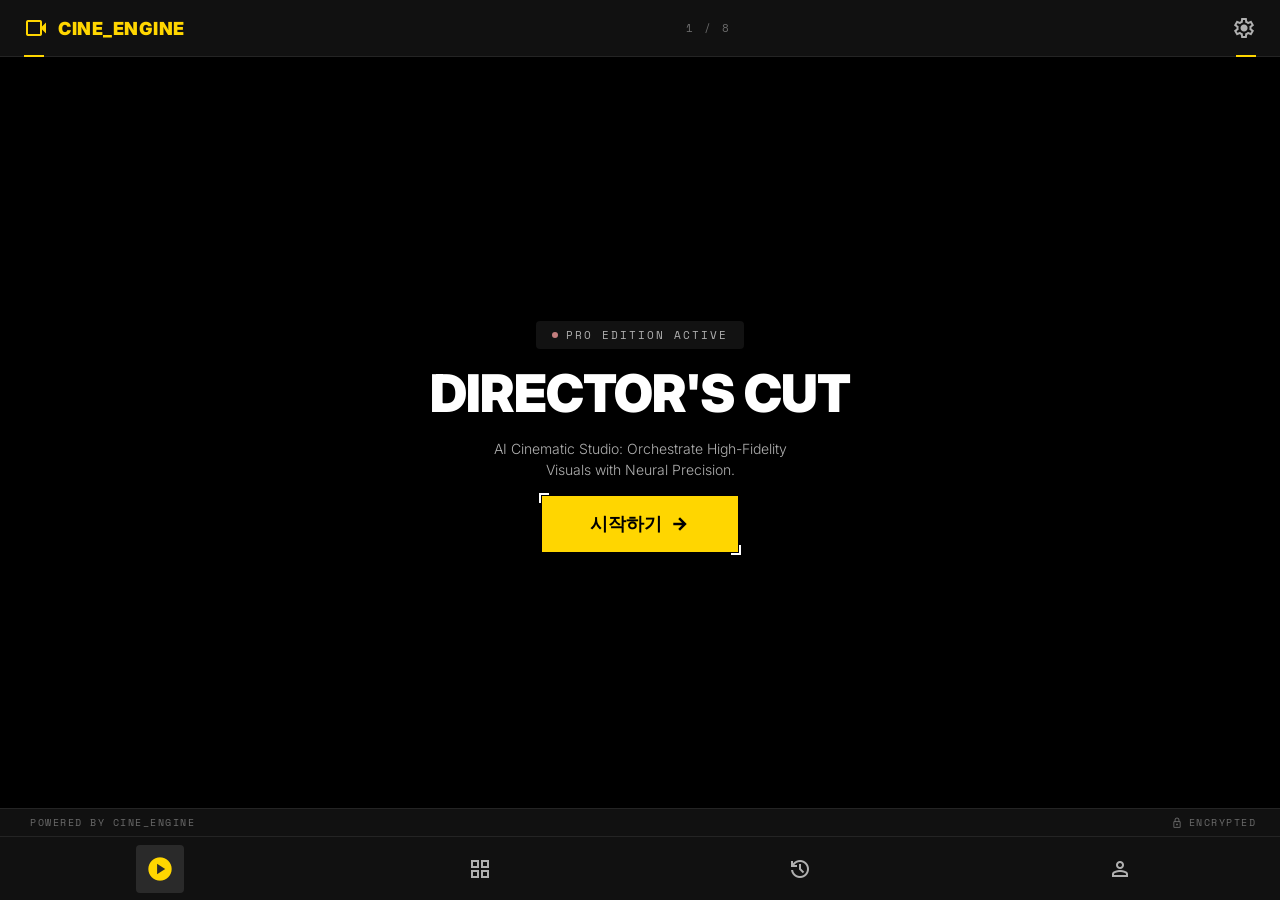
==== index.html @ 8cca9f26 "Add CINE_ENGINE 8-panel cinematic studio UI Co-Authored-By: Claude Sonnet 4.6 <noreply@anthropic.com" ====
<!DOCTYPE html>
<html lang="ko">
<head>
    <meta charset="UTF-8">
    <meta name="viewport" content="width=device-width, initial-scale=1.0">
    <title>CINE_ENGINE</title>
    <link rel="preconnect" href="https://fonts.googleapis.com">
    <link rel="preconnect" href="https://fonts.gstatic.com" crossorigin>
    <link href="https://fonts.googleapis.com/css2?family=Inter:wght@300;400;500;700;900&family=Space+Mono:wght@400;700&display=swap" rel="stylesheet">
    <link href="https://fonts.googleapis.com/css2?family=Material+Symbols+Outlined:opsz,wght,FILL,GRAD@24,400,1,0" rel="stylesheet" />
    <link rel="stylesheet" href="styles.css">
</head>
<body>
    <div class="app-container">
        <!-- Top Navigation -->
        <header class="top-nav">
            <div class="logo">
                <span class="material-symbols-outlined logo-icon">videocam</span>
                <span class="logo-text">CINE_ENGINE</span>
            </div>
            <div class="panel-counter"><span id="current-panel">1</span> / 8</div>
            <div class="settings">
                <span class="material-symbols-outlined">settings</span>
            </div>
        </header>

        <!-- Panel Wrapper -->
        <div class="panels-wrapper">

            <!-- ─── PANEL 1: INTRO ─── -->
            <section class="panel active" id="panel-1">
                <div class="panel-bg" style="background-image: url('https://images.unsplash.com/photo-1519608487953-e999c86e7455?q=80&w=1080&auto=format&fit=crop')"></div>
                <div class="panel-overlay"></div>
                <div class="panel-content center">
                    <div class="badge">
                        <span class="dot"></span>
                        <span class="badge-text">PRO EDITION ACTIVE</span>
                    </div>
                    <h1 class="main-title">DIRECTOR'S CUT</h1>
                    <p class="subtitle">AI Cinematic Studio: Orchestrate High-Fidelity Visuals with Neural Precision.</p>
                    <div class="btn-container">
                        <div class="btn-corner-tl"></div>
                        <button class="start-btn" onclick="goPanel(2)">
                            시작하기 <span class="material-symbols-outlined btn-arrow">arrow_forward</span>
                        </button>
                        <div class="btn-corner-br"></div>
                    </div>
                </div>
            </section>

            <!-- ─── PANEL 2: SIGNUP & GALLERY ─── -->
            <section class="panel" id="panel-2">
                <div class="panel-bg" style="background-image: url('https://images.unsplash.com/photo-1485846234645-a62644f84728?q=80&w=1080&auto=format&fit=crop')"></div>
                <div class="panel-overlay dark"></div>
                <div class="panel-content">
                    <div class="section-label">STEP 0</div>
                    <h2 class="panel-title">SIGNUP &amp; GALLERY</h2>
                    <p class="panel-desc">프로젝트를 시작하거나 기존 작업물을 불러오세요.</p>

                    <div class="gallery-grid">
                        <div class="gallery-card new-card" onclick="goPanel(3)">
                            <span class="material-symbols-outlined gc-icon">add_circle</span>
                            <span class="gc-label">새 프로젝트</span>
                        </div>
                        <div class="gallery-card">
                            <div class="gc-thumb" style="background:linear-gradient(135deg,#1a1a2e,#16213e)"></div>
                            <span class="gc-label">Project_01</span>
                            <span class="gc-meta">2026.04.10</span>
                        </div>
                        <div class="gallery-card">
                            <div class="gc-thumb" style="background:linear-gradient(135deg,#2d1b00,#5a3600)"></div>
                            <span class="gc-label">Project_02</span>
                            <span class="gc-meta">2026.03.28</span>
                        </div>
                        <div class="gallery-card">
                            <div class="gc-thumb" style="background:linear-gradient(135deg,#0a1628,#1a3a5c)"></div>
                            <span class="gc-label">Project_03</span>
                            <span class="gc-meta">2026.03.15</span>
                        </div>
                    </div>

                    <div class="input-row">
                        <input class="ce-input" type="text" placeholder="프로젝트명 입력..." />
                        <button class="next-btn" onclick="goPanel(3)">
                            <span class="material-symbols-outlined">arrow_forward</span>
                        </button>
                    </div>
                </div>
            </section>

            <!-- ─── PANEL 3: 시나리오 설계 ─── -->
            <section class="panel" id="panel-3">
                <div class="panel-bg dark-plain"></div>
                <div class="panel-content">
                    <div class="section-label">STEP 1</div>
                    <h2 class="panel-title">시나리오 설계</h2>
                    <p class="panel-desc">영상의 주제와 구조를 정의합니다.</p>

                    <div class="form-group">
                        <label class="ce-label">장르</label>
                        <div class="chip-group">
                            <div class="chip active">시네마틱</div>
                            <div class="chip">다큐멘터리</div>
                            <div class="chip">뮤직비디오</div>
                            <div class="chip">광고</div>
                        </div>
                    </div>

                    <div class="form-group">
                        <label class="ce-label">주제 / 컨셉</label>
                        <textarea class="ce-textarea" rows="3" placeholder="영상의 핵심 메시지와 분위기를 입력하세요..."></textarea>
                    </div>

                    <div class="form-group">
                        <label class="ce-label">목표 러닝타임</label>
                        <div class="slider-row">
                            <input type="range" class="ce-slider" min="30" max="600" value="120" id="runtime-slider" oninput="document.getElementById('runtime-val').textContent=this.value+'s'">
                            <span class="slider-val" id="runtime-val">120s</span>
                        </div>
                    </div>

                    <div class="form-group">
                        <label class="ce-label">씬 구성</label>
                        <div class="scene-list">
                            <div class="scene-item"><span class="scene-num">01</span><input class="ce-input-sm" type="text" placeholder="오프닝 씬" /></div>
                            <div class="scene-item"><span class="scene-num">02</span><input class="ce-input-sm" type="text" placeholder="메인 씬" /></div>
                            <div class="scene-item"><span class="scene-num">03</span><input class="ce-input-sm" type="text" placeholder="클로징 씬" /></div>
                        </div>
                    </div>

                    <button class="full-btn" onclick="goPanel(4)">다음 단계 <span class="material-symbols-outlined">arrow_forward</span></button>
                </div>
            </section>

            <!-- ─── PANEL 4: 디렉터스 컷 최적화 ─── -->
            <section class="panel" id="panel-4">
                <div class="panel-bg" style="background-image: url('https://images.unsplash.com/photo-1535016120720-40c646be5580?q=80&w=1080&auto=format&fit=crop')"></div>
                <div class="panel-overlay dark"></div>
                <div class="panel-content">
                    <div class="section-label">STEP 2</div>
                    <h2 class="panel-title">디렉터스 컷<br><span class="yellow">최적화</span></h2>
                    <p class="panel-desc">AI 엔진이 컷 타이밍과 구성을 최적화합니다.</p>

                    <div class="ai-card">
                        <div class="ai-card-header">
                            <span class="material-symbols-outlined ai-icon">auto_awesome</span>
                            <span>AI 분석 완료</span>
                            <span class="ai-badge">NEURAL v2</span>
                        </div>
                        <div class="ai-metrics">
                            <div class="metric"><span class="metric-val">94<small>%</small></span><span class="metric-label">임팩트 스코어</span></div>
                            <div class="metric"><span class="metric-val">87<small>%</small></span><span class="metric-label">리듬 정합도</span></div>
                            <div class="metric"><span class="metric-val">4.2<small>s</small></span><span class="metric-label">평균 컷 길이</span></div>
                        </div>
                    </div>

                    <div class="form-group">
                        <label class="ce-label">컷 강도</label>
                        <div class="slider-row">
                            <input type="range" class="ce-slider" min="1" max="10" value="7" id="cut-slider" oninput="document.getElementById('cut-val').textContent=this.value">
                            <span class="slider-val" id="cut-val">7</span>
                        </div>
                    </div>

                    <div class="form-group">
                        <label class="ce-label">트랜지션 스타일</label>
                        <div class="chip-group">
                            <div class="chip active">하드 컷</div>
                            <div class="chip">디졸브</div>
                            <div class="chip">스매쉬 컷</div>
                            <div class="chip">매치 컷</div>
                        </div>
                    </div>

                    <button class="full-btn" onclick="goPanel(5)">다음 단계 <span class="material-symbols-outlined">arrow_forward</span></button>
                </div>
            </section>

            <!-- ─── PANEL 5: 광학 및 리그 ─── -->
            <section class="panel" id="panel-5">
                <div class="panel-bg dark-plain"></div>
                <div class="panel-content">
                    <div class="section-label">STEP 3</div>
                    <h2 class="panel-title">광학 및 <span class="yellow">리그</span></h2>
                    <p class="panel-desc">카메라 렌즈와 리그 설정으로 시각적 언어를 결정합니다.</p>

                    <div class="spec-grid">
                        <div class="spec-card">
                            <span class="material-symbols-outlined spec-icon">camera</span>
                            <span class="spec-title">렌즈</span>
                            <div class="chip-group small">
                                <div class="chip active">24mm</div>
                                <div class="chip">35mm</div>
                                <div class="chip">50mm</div>
                                <div class="chip">85mm</div>
                            </div>
                        </div>
                        <div class="spec-card">
                            <span class="material-symbols-outlined spec-icon">aperture</span>
                            <span class="spec-title">조리개</span>
                            <div class="slider-row">
                                <input type="range" class="ce-slider" min="1" max="22" value="2" step="0.5" id="aperture-slider" oninput="document.getElementById('aperture-val').textContent='f/'+this.value">
                                <span class="slider-val" id="aperture-val">f/2</span>
                            </div>
                        </div>
                        <div class="spec-card">
                            <span class="material-symbols-outlined spec-icon">videocam</span>
                            <span class="spec-title">리그 타입</span>
                            <div class="chip-group small">
                                <div class="chip active">핸드헬드</div>
                                <div class="chip">짐벌</div>
                                <div class="chip">슬라이더</div>
                                <div class="chip">드론</div>
                            </div>
                        </div>
                        <div class="spec-card">
                            <span class="material-symbols-outlined spec-icon">shutter_speed</span>
                            <span class="spec-title">셔터 각도</span>
                            <div class="chip-group small">
                                <div class="chip">90°</div>
                                <div class="chip active">180°</div>
                                <div class="chip">270°</div>
                                <div class="chip">360°</div>
                            </div>
                        </div>
                    </div>

                    <button class="full-btn" onclick="goPanel(6)">다음 단계 <span class="material-symbols-outlined">arrow_forward</span></button>
                </div>
            </section>

            <!-- ─── PANEL 6: 무드 및 조명 ─── -->
            <section class="panel" id="panel-6">
                <div class="panel-bg" style="background-image: url('https://images.unsplash.com/photo-1489599849927-2ee91cede3ba?q=80&w=1080&auto=format&fit=crop')"></div>
                <div class="panel-overlay dark"></div>
                <div class="panel-content">
                    <div class="section-label">STEP 4</div>
                    <h2 class="panel-title">무드 및 <span class="yellow">조명</span></h2>
                    <p class="panel-desc">감성적 톤과 조명 방식을 설정합니다.</p>

                    <div class="mood-grid">
                        <div class="mood-card active" style="--mc:linear-gradient(135deg,#1a0a00,#5a2800)">
                            <span class="mood-name">GOLDEN HOUR</span>
                        </div>
                        <div class="mood-card" style="--mc:linear-gradient(135deg,#000d1a,#002040)">
                            <span class="mood-name">NIGHT NOIR</span>
                        </div>
                        <div class="mood-card" style="--mc:linear-gradient(135deg,#0a0a0a,#2a2a2a)">
                            <span class="mood-name">MONOCHROME</span>
                        </div>
                        <div class="mood-card" style="--mc:linear-gradient(135deg,#001a10,#004030)">
                            <span class="mood-name">EMERALD</span>
                        </div>
                    </div>

                    <div class="form-group">
                        <label class="ce-label">조명 강도</label>
                        <div class="slider-row">
                            <input type="range" class="ce-slider" min="0" max="100" value="65" id="light-slider" oninput="document.getElementById('light-val').textContent=this.value+'%'">
                            <span class="slider-val" id="light-val">65%</span>
                        </div>
                    </div>

                    <div class="form-group">
                        <label class="ce-label">광원 설정</label>
                        <div class="chip-group">
                            <div class="chip active">Key Light</div>
                            <div class="chip">Fill Light</div>
                            <div class="chip">Back Light</div>
                            <div class="chip">Practical</div>
                        </div>
                    </div>

                    <button class="full-btn" onclick="goPanel(7)">다음 단계 <span class="material-symbols-outlined">arrow_forward</span></button>
                </div>
            </section>

            <!-- ─── PANEL 7: 프로세스 색변환 ─── -->
            <section class="panel" id="panel-7">
                <div class="panel-bg dark-plain"></div>
                <div class="panel-content">
                    <div class="section-label">STEP 5</div>
                    <h2 class="panel-title">프로세스 <span class="yellow">색변환</span></h2>
                    <p class="panel-desc">LUT과 색보정으로 최종 시각 톤을 완성합니다.</p>

                    <div class="lut-grid">
                        <div class="lut-card active" style="--lc:linear-gradient(135deg,#2d1f00,#8a5a00,#ffd600)">
                            <span class="lut-name">FILM GOLD</span>
                        </div>
                        <div class="lut-card" style="--lc:linear-gradient(135deg,#001020,#003060,#4090c0)">
                            <span class="lut-name">CINEMATIC BLUE</span>
                        </div>
                        <div class="lut-card" style="--lc:linear-gradient(135deg,#1a0010,#500030,#c00060)">
                            <span class="lut-name">NEON CRIMSON</span>
                        </div>
                        <div class="lut-card" style="--lc:linear-gradient(135deg,#0a0a0a,#1a1a1a,#3a3a3a)">
                            <span class="lut-name">SILVER NOIR</span>
                        </div>
                    </div>

                    <div class="color-controls">
                        <div class="cc-row">
                            <span class="cc-label">노출</span>
                            <input type="range" class="ce-slider cc-slider" min="-5" max="5" value="0" step="0.1">
                            <span class="cc-val">0</span>
                        </div>
                        <div class="cc-row">
                            <span class="cc-label">대비</span>
                            <input type="range" class="ce-slider cc-slider" min="-100" max="100" value="20" step="1">
                            <span class="cc-val">20</span>
                        </div>
                        <div class="cc-row">
                            <span class="cc-label">채도</span>
                            <input type="range" class="ce-slider cc-slider" min="-100" max="100" value="15" step="1">
                            <span class="cc-val">15</span>
                        </div>
                        <div class="cc-row">
                            <span class="cc-label">색온도</span>
                            <input type="range" class="ce-slider cc-slider" min="2000" max="10000" value="5500" step="100">
                            <span class="cc-val">5500K</span>
                        </div>
                    </div>

                    <button class="full-btn" onclick="goPanel(8)">최종 출력 <span class="material-symbols-outlined">arrow_forward</span></button>
                </div>
            </section>

            <!-- ─── PANEL 8: 영상 출력 ─── -->
            <section class="panel" id="panel-8">
                <div class="panel-bg" style="background-image: url('https://images.unsplash.com/photo-1536440136628-849c177e76a1?q=80&w=1080&auto=format&fit=crop')"></div>
                <div class="panel-overlay dark"></div>
                <div class="panel-content center">
                    <div class="badge">
                        <span class="dot green"></span>
                        <span class="badge-text">RENDER READY</span>
                    </div>
                    <h2 class="main-title" style="font-size:40px">영상 출력</h2>
                    <p class="subtitle">모든 설정이 완료되었습니다. 렌더링을 시작하세요.</p>

                    <div class="export-specs">
                        <div class="es-row"><span class="es-label">해상도</span>
                            <div class="chip-group">
                                <div class="chip">1080p</div>
                                <div class="chip active">4K</div>
                                <div class="chip">8K</div>
                            </div>
                        </div>
                        <div class="es-row"><span class="es-label">포맷</span>
                            <div class="chip-group">
                                <div class="chip active">H.264</div>
                                <div class="chip">H.265</div>
                                <div class="chip">ProRes</div>
                            </div>
                        </div>
                        <div class="es-row"><span class="es-label">프레임레이트</span>
                            <div class="chip-group">
                                <div class="chip">24fps</div>
                                <div class="chip active">30fps</div>
                                <div class="chip">60fps</div>
                            </div>
                        </div>
                    </div>

                    <div class="btn-container" style="margin-top:24px">
                        <div class="btn-corner-tl"></div>
                        <button class="start-btn" id="render-btn" onclick="startRender()">
                            렌더링 시작 <span class="material-symbols-outlined btn-arrow">play_arrow</span>
                        </button>
                        <div class="btn-corner-br"></div>
                    </div>

                    <div class="render-progress hidden" id="render-progress">
                        <div class="progress-bar-bg">
                            <div class="progress-bar-fill" id="progress-fill"></div>
                        </div>
                        <span class="progress-label" id="progress-label">0%</span>
                    </div>
                </div>
            </section>

        </div>
        <!-- /panels-wrapper -->

        <!-- Bottom Status -->
        <div class="status-bar">
            <div class="status-left">
                <span class="status-icon"></span> POWERED BY CINE_ENGINE
            </div>
            <div class="status-right">
                <span class="material-symbols-outlined lock-icon">lock</span> ENCRYPTED
            </div>
        </div>

        <!-- Bottom Navigation -->
        <nav class="bottom-nav">
            <div class="nav-item active" onclick="goPanel(1)">
                <span class="material-symbols-outlined play-fill">play_circle</span>
            </div>
            <div class="nav-item" onclick="goPanel(2)">
                <span class="material-symbols-outlined">grid_view</span>
            </div>
            <div class="nav-item" onclick="goPanel(3)">
                <span class="material-symbols-outlined">history</span>
            </div>
            <div class="nav-item" onclick="goPanel(4)">
                <span class="material-symbols-outlined">person</span>
            </div>
        </nav>
    </div>

    <script src="script.js"></script>
</body>
</html>
---- styles.css ----
:root {
    --primary-yellow: #FFD600;
    --text-white: #FFFFFF;
    --text-grey: #B0B0B0;
    --text-dark-grey: #6B6B6B;
    --nav-bg: #111111;
    --badge-bg: rgba(30, 30, 30, 0.6);
    --badge-dot: #C27D7D;
    --card-bg: rgba(255,255,255,0.04);
    --border: rgba(255,255,255,0.08);
}

* { margin: 0; padding: 0; box-sizing: border-box; }

body {
    font-family: 'Inter', sans-serif;
    background-color: #000;
    color: var(--text-white);
    height: 100vh;
    overflow: hidden;
    -webkit-font-smoothing: antialiased;
}

.app-container {
    display: flex;
    flex-direction: column;
    height: 100vh;
    width: 100vw;
}

/* ── Top Nav ── */
.top-nav {
    display: flex;
    justify-content: space-between;
    align-items: center;
    padding: 16px 24px;
    background-color: var(--nav-bg);
    border-bottom: 1px solid var(--border);
    position: relative;
    flex-shrink: 0;
}
.top-nav::before, .top-nav::after {
    content: '';
    position: absolute;
    bottom: -1px;
    width: 20px;
    height: 2px;
    background-color: var(--primary-yellow);
}
.top-nav::before { left: 24px; }
.top-nav::after  { right: 24px; }

.logo { display: flex; align-items: center; gap: 10px; }
.logo-icon  { color: var(--primary-yellow); font-size: 24px; }
.logo-text  { color: var(--primary-yellow); font-size: 18px; font-weight: 900; letter-spacing: 0.5px; }
.settings   { color: var(--text-grey); cursor: pointer; display: flex; align-items: center; }

.panel-counter {
    font-family: 'Space Mono', monospace;
    font-size: 11px;
    color: var(--text-dark-grey);
    letter-spacing: 2px;
}

/* ── Panels Wrapper ── */
.panels-wrapper {
    flex: 1;
    position: relative;
    overflow: hidden;
}

.panel {
    position: absolute;
    inset: 0;
    display: flex;
    flex-direction: column;
    opacity: 0;
    pointer-events: none;
    transform: translateX(40px);
    transition: opacity 0.4s ease, transform 0.4s ease;
    overflow-y: auto;
}
.panel.active {
    opacity: 1;
    pointer-events: all;
    transform: translateX(0);
}
.panel.exit {
    opacity: 0;
    transform: translateX(-40px);
}

/* ── Panel Backgrounds ── */
.panel-bg {
    position: absolute;
    inset: 0;
    background-size: cover;
    background-position: center;
    z-index: 0;
}
.panel-bg.dark-plain { background: #0a0a0a; }
.panel-overlay {
    position: absolute;
    inset: 0;
    background: linear-gradient(to bottom, rgba(0,0,0,0.6) 0%, rgba(0,0,0,0.35) 40%, rgba(0,0,0,0.8) 100%);
    z-index: 1;
}
.panel-overlay.dark {
    background: linear-gradient(to bottom, rgba(0,0,0,0.75) 0%, rgba(0,0,0,0.6) 40%, rgba(0,0,0,0.9) 100%);
}

/* ── Panel Content ── */
.panel-content {
    position: relative;
    z-index: 2;
    padding: 24px 24px 16px;
    display: flex;
    flex-direction: column;
    gap: 16px;
    width: 100%;
    min-height: 100%;
}
.panel-content.center {
    justify-content: center;
    align-items: center;
    text-align: center;
    min-height: 100%;
}

.section-label {
    font-family: 'Space Mono', monospace;
    font-size: 10px;
    letter-spacing: 3px;
    color: var(--primary-yellow);
}

.panel-title {
    font-size: 28px;
    font-weight: 900;
    line-height: 1.15;
    letter-spacing: -0.5px;
}

.yellow { color: var(--primary-yellow); }

.panel-desc {
    font-size: 13px;
    color: var(--text-grey);
    line-height: 1.5;
}

/* ── Badge ── */
.badge {
    display: flex;
    align-items: center;
    gap: 8px;
    background-color: var(--badge-bg);
    padding: 6px 16px;
    border-radius: 4px;
    backdrop-filter: blur(4px);
}
.dot { width: 6px; height: 6px; background-color: var(--badge-dot); border-radius: 50%; }
.dot.green { background-color: #4CAF50; }
.badge-text { font-family: 'Space Mono', monospace; font-size: 11px; letter-spacing: 2px; color: var(--text-grey); }

/* ── Main Title ── */
.main-title {
    font-size: 52px;
    font-weight: 900;
    letter-spacing: -1px;
    line-height: 1.1;
    text-transform: uppercase;
}
.subtitle {
    font-size: 14px;
    font-weight: 300;
    color: var(--text-grey);
    max-width: 300px;
    line-height: 1.5;
}

/* ── Buttons ── */
.btn-container { position: relative; display: inline-block; }
.btn-corner-tl, .btn-corner-br {
    position: absolute;
    width: 10px; height: 10px;
    z-index: 10;
    pointer-events: none;
}
.btn-corner-tl { top: -3px; left: -3px; border-top: 2px solid white; border-left: 2px solid white; }
.btn-corner-br { bottom: -3px; right: -3px; border-bottom: 2px solid white; border-right: 2px solid white; }

.start-btn {
    background-color: var(--primary-yellow);
    color: #000;
    border: none;
    padding: 16px 48px;
    font-size: 18px;
    font-weight: 700;
    font-family: 'Inter', sans-serif;
    cursor: pointer;
    display: flex;
    align-items: center;
    justify-content: center;
    gap: 8px;
    transition: transform 0.2s ease, background-color 0.2s ease;
}
.start-btn:hover { background-color: #FFDF33; transform: scale(1.02); }
.start-btn:active { transform: scale(0.98); }
.btn-arrow { font-size: 20px; font-weight: 700; }

.full-btn {
    width: 100%;
    background-color: var(--primary-yellow);
    color: #000;
    border: none;
    padding: 14px 24px;
    font-size: 15px;
    font-weight: 700;
    font-family: 'Inter', sans-serif;
    cursor: pointer;
    display: flex;
    align-items: center;
    justify-content: center;
    gap: 8px;
    border-radius: 2px;
    transition: background-color 0.2s, transform 0.15s;
    margin-top: auto;
}
.full-btn:hover { background-color: #FFDF33; transform: scale(1.01); }

.next-btn {
    background-color: var(--primary-yellow);
    color: #000;
    border: none;
    width: 44px;
    height: 44px;
    display: flex;
    align-items: center;
    justify-content: center;
    cursor: pointer;
    flex-shrink: 0;
    border-radius: 2px;
}

/* ── Inputs ── */
.ce-input {
    flex: 1;
    background: var(--card-bg);
    border: 1px solid var(--border);
    color: var(--text-white);
    padding: 10px 14px;
    font-family: 'Inter', sans-serif;
    font-size: 14px;
    outline: none;
    border-radius: 2px;
}
.ce-input:focus { border-color: var(--primary-yellow); }

.ce-input-sm {
    flex: 1;
    background: transparent;
    border: none;
    border-bottom: 1px solid var(--border);
    color: var(--text-white);
    padding: 6px 8px;
    font-family: 'Inter', sans-serif;
    font-size: 13px;
    outline: none;
}
.ce-input-sm:focus { border-bottom-color: var(--primary-yellow); }

.ce-textarea {
    width: 100%;
    background: var(--card-bg);
    border: 1px solid var(--border);
    color: var(--text-white);
    padding: 10px 14px;
    font-family: 'Inter', sans-serif;
    font-size: 13px;
    outline: none;
    resize: none;
    border-radius: 2px;
    line-height: 1.5;
}
.ce-textarea:focus { border-color: var(--primary-yellow); }

.input-row { display: flex; gap: 8px; align-items: center; }

/* ── Slider ── */
.ce-slider {
    -webkit-appearance: none;
    flex: 1;
    height: 2px;
    background: var(--border);
    outline: none;
    border-radius: 1px;
}
.ce-slider::-webkit-slider-thumb {
    -webkit-appearance: none;
    width: 14px;
    height: 14px;
    background: var(--primary-yellow);
    border-radius: 50%;
    cursor: pointer;
}
.slider-row { display: flex; align-items: center; gap: 12px; }
.slider-val {
    font-family: 'Space Mono', monospace;
    font-size: 11px;
    color: var(--primary-yellow);
    min-width: 40px;
    text-align: right;
}

/* ── Chips ── */
.chip-group { display: flex; flex-wrap: wrap; gap: 8px; }
.chip-group.small .chip { font-size: 11px; padding: 4px 10px; }
.chip {
    background: var(--card-bg);
    border: 1px solid var(--border);
    color: var(--text-grey);
    padding: 6px 14px;
    font-size: 12px;
    font-family: 'Space Mono', monospace;
    letter-spacing: 0.5px;
    cursor: pointer;
    border-radius: 2px;
    transition: all 0.15s;
}
.chip:hover { border-color: rgba(255,214,0,0.4); color: var(--text-white); }
.chip.active { background: rgba(255,214,0,0.12); border-color: var(--primary-yellow); color: var(--primary-yellow); }

/* ── Form Groups ── */
.form-group { display: flex; flex-direction: column; gap: 8px; }
.ce-label { font-family: 'Space Mono', monospace; font-size: 10px; letter-spacing: 2px; color: var(--text-dark-grey); }

/* ── Gallery ── */
.gallery-grid {
    display: grid;
    grid-template-columns: 1fr 1fr;
    gap: 10px;
}
.gallery-card {
    background: var(--card-bg);
    border: 1px solid var(--border);
    border-radius: 4px;
    padding: 12px;
    display: flex;
    flex-direction: column;
    align-items: center;
    gap: 6px;
    cursor: pointer;
    transition: border-color 0.2s;
}
.gallery-card:hover { border-color: rgba(255,214,0,0.4); }
.gallery-card.new-card { border-style: dashed; border-color: rgba(255,214,0,0.3); }
.gc-icon { font-size: 28px; color: var(--primary-yellow); }
.gc-thumb { width: 100%; height: 48px; border-radius: 2px; }
.gc-label { font-size: 12px; font-weight: 600; }
.gc-meta { font-family: 'Space Mono', monospace; font-size: 9px; color: var(--text-dark-grey); }

/* ── Scene List ── */
.scene-list { display: flex; flex-direction: column; gap: 8px; }
.scene-item { display: flex; align-items: center; gap: 10px; }
.scene-num { font-family: 'Space Mono', monospace; font-size: 11px; color: var(--primary-yellow); min-width: 24px; }

/* ── AI Card ── */
.ai-card {
    background: var(--card-bg);
    border: 1px solid rgba(255,214,0,0.2);
    border-radius: 4px;
    padding: 16px;
}
.ai-card-header {
    display: flex;
    align-items: center;
    gap: 8px;
    margin-bottom: 16px;
    font-size: 13px;
    font-weight: 600;
}
.ai-icon { color: var(--primary-yellow); font-size: 18px; }
.ai-badge {
    margin-left: auto;
    background: rgba(255,214,0,0.12);
    border: 1px solid rgba(255,214,0,0.3);
    color: var(--primary-yellow);
    font-family: 'Space Mono', monospace;
    font-size: 9px;
    padding: 2px 8px;
    border-radius: 2px;
    letter-spacing: 1px;
}
.ai-metrics { display: flex; justify-content: space-around; }
.metric { display: flex; flex-direction: column; align-items: center; gap: 4px; }
.metric-val { font-size: 26px; font-weight: 900; color: var(--primary-yellow); line-height: 1; }
.metric-val small { font-size: 13px; }
.metric-label { font-family: 'Space Mono', monospace; font-size: 9px; color: var(--text-dark-grey); letter-spacing: 1px; text-align: center; }

/* ── Spec Grid ── */
.spec-grid { display: grid; grid-template-columns: 1fr 1fr; gap: 10px; }
.spec-card {
    background: var(--card-bg);
    border: 1px solid var(--border);
    border-radius: 4px;
    padding: 12px;
    display: flex;
    flex-direction: column;
    gap: 8px;
}
.spec-icon { color: var(--primary-yellow); font-size: 20px; }
.spec-title { font-size: 11px; font-weight: 700; letter-spacing: 1px; text-transform: uppercase; }

/* ── Mood Grid ── */
.mood-grid { display: grid; grid-template-columns: 1fr 1fr; gap: 8px; }
.mood-card {
    background: var(--mc, #111);
    border: 2px solid transparent;
    border-radius: 4px;
    height: 64px;
    display: flex;
    align-items: flex-end;
    padding: 8px;
    cursor: pointer;
    transition: border-color 0.2s;
}
.mood-card.active { border-color: var(--primary-yellow); }
.mood-card:hover { border-color: rgba(255,214,0,0.4); }
.mood-name { font-family: 'Space Mono', monospace; font-size: 9px; letter-spacing: 1.5px; color: var(--text-grey); }

/* ── LUT Grid ── */
.lut-grid { display: grid; grid-template-columns: 1fr 1fr; gap: 8px; }
.lut-card {
    background: var(--lc, #111);
    border: 2px solid transparent;
    border-radius: 4px;
    height: 56px;
    display: flex;
    align-items: flex-end;
    padding: 6px 8px;
    cursor: pointer;
    transition: border-color 0.2s;
}
.lut-card.active { border-color: var(--primary-yellow); }
.lut-card:hover { border-color: rgba(255,214,0,0.4); }
.lut-name { font-family: 'Space Mono', monospace; font-size: 8px; letter-spacing: 1px; color: rgba(255,255,255,0.7); }

/* ── Color Controls ── */
.color-controls { display: flex; flex-direction: column; gap: 10px; }
.cc-row { display: flex; align-items: center; gap: 10px; }
.cc-label { font-family: 'Space Mono', monospace; font-size: 10px; color: var(--text-dark-grey); min-width: 44px; letter-spacing: 1px; }
.cc-slider { flex: 1; }
.cc-val { font-family: 'Space Mono', monospace; font-size: 10px; color: var(--primary-yellow); min-width: 42px; text-align: right; }

/* ── Export Specs ── */
.export-specs { display: flex; flex-direction: column; gap: 12px; width: 100%; max-width: 320px; }
.es-row { display: flex; align-items: center; gap: 12px; }
.es-label { font-family: 'Space Mono', monospace; font-size: 10px; color: var(--text-dark-grey); min-width: 64px; letter-spacing: 1px; }

/* ── Render Progress ── */
.render-progress { width: 100%; max-width: 280px; margin-top: 16px; display: flex; flex-direction: column; align-items: center; gap: 8px; }
.render-progress.hidden { display: none; }
.progress-bar-bg { width: 100%; height: 3px; background: var(--border); border-radius: 2px; overflow: hidden; }
.progress-bar-fill { height: 100%; width: 0%; background: var(--primary-yellow); border-radius: 2px; transition: width 0.3s ease; }
.progress-label { font-family: 'Space Mono', monospace; font-size: 11px; color: var(--primary-yellow); letter-spacing: 2px; }

/* ── Status Bar ── */
.status-bar {
    display: flex;
    justify-content: space-between;
    padding: 0 24px;
    height: 28px;
    background: var(--nav-bg);
    font-family: 'Space Mono', monospace;
    font-size: 10px;
    color: var(--text-dark-grey);
    letter-spacing: 1.5px;
    align-items: center;
    border-top: 1px solid var(--border);
    flex-shrink: 0;
}
.status-left, .status-right { display: flex; align-items: center; gap: 6px; }
.lock-icon { font-size: 12px; }

/* ── Bottom Nav ── */
.bottom-nav {
    display: flex;
    justify-content: space-around;
    align-items: center;
    background-color: var(--nav-bg);
    height: 64px;
    border-top: 1px solid var(--border);
    flex-shrink: 0;
}
.nav-item {
    display: flex;
    justify-content: center;
    align-items: center;
    width: 48px;
    height: 48px;
    color: var(--text-grey);
    cursor: pointer;
    transition: color 0.2s ease;
}
.nav-item:hover { color: var(--text-white); }
.nav-item.active { background-color: #2A2A2A; border-radius: 4px; }
.play-fill { color: var(--primary-yellow); font-variation-settings: 'FILL' 1; font-size: 28px; }
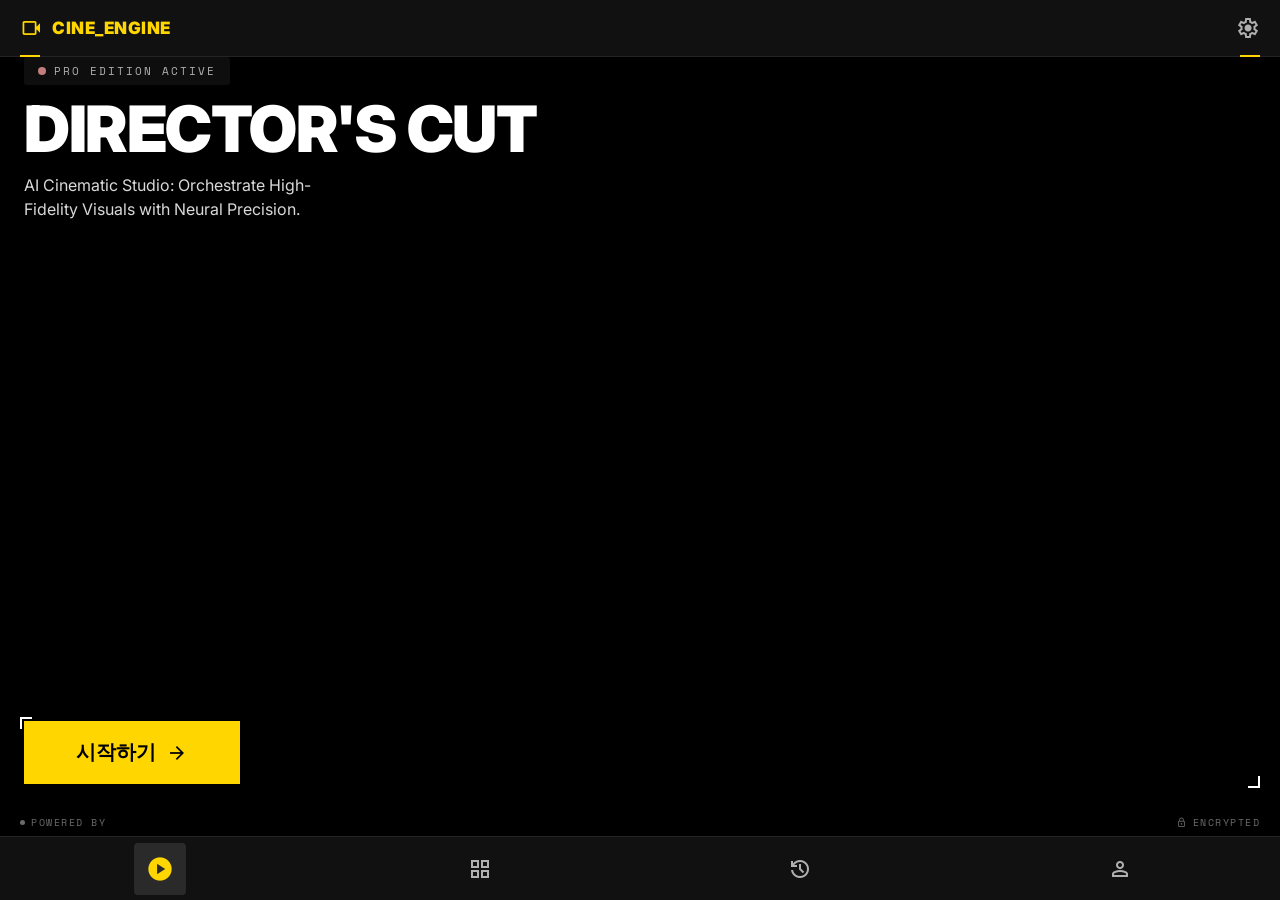
==== commit c84a881b: "Initial commit with CINE_ENGINE UI" ====
--- a/index.html
+++ b/index.html
@@ -12,401 +12,434 @@
 </head>
 <body>
     <div class="app-container">
-        <!-- Top Navigation -->
-        <header class="top-nav">
-            <div class="logo">
-                <span class="material-symbols-outlined logo-icon">videocam</span>
-                <span class="logo-text">CINE_ENGINE</span>
-            </div>
-            <div class="panel-counter"><span id="current-panel">1</span> / 8</div>
-            <div class="settings">
-                <span class="material-symbols-outlined">settings</span>
-            </div>
-        </header>
-
-        <!-- Panel Wrapper -->
-        <div class="panels-wrapper">
-
-            <!-- ─── PANEL 1: INTRO ─── -->
-            <section class="panel active" id="panel-1">
-                <div class="panel-bg" style="background-image: url('https://images.unsplash.com/photo-1519608487953-e999c86e7455?q=80&w=1080&auto=format&fit=crop')"></div>
-                <div class="panel-overlay"></div>
-                <div class="panel-content center">
-                    <div class="badge">
-                        <span class="dot"></span>
-                        <span class="badge-text">PRO EDITION ACTIVE</span>
-                    </div>
-                    <h1 class="main-title">DIRECTOR'S CUT</h1>
-                    <p class="subtitle">AI Cinematic Studio: Orchestrate High-Fidelity Visuals with Neural Precision.</p>
-                    <div class="btn-container">
-                        <div class="btn-corner-tl"></div>
-                        <button class="start-btn" onclick="goPanel(2)">
-                            시작하기 <span class="material-symbols-outlined btn-arrow">arrow_forward</span>
-                        </button>
-                        <div class="btn-corner-br"></div>
-                    </div>
-                </div>
-            </section>
-
-            <!-- ─── PANEL 2: SIGNUP & GALLERY ─── -->
-            <section class="panel" id="panel-2">
-                <div class="panel-bg" style="background-image: url('https://images.unsplash.com/photo-1485846234645-a62644f84728?q=80&w=1080&auto=format&fit=crop')"></div>
-                <div class="panel-overlay dark"></div>
-                <div class="panel-content">
-                    <div class="section-label">STEP 0</div>
-                    <h2 class="panel-title">SIGNUP &amp; GALLERY</h2>
-                    <p class="panel-desc">프로젝트를 시작하거나 기존 작업물을 불러오세요.</p>
-
-                    <div class="gallery-grid">
-                        <div class="gallery-card new-card" onclick="goPanel(3)">
-                            <span class="material-symbols-outlined gc-icon">add_circle</span>
-                            <span class="gc-label">새 프로젝트</span>
-                        </div>
-                        <div class="gallery-card">
-                            <div class="gc-thumb" style="background:linear-gradient(135deg,#1a1a2e,#16213e)"></div>
-                            <span class="gc-label">Project_01</span>
-                            <span class="gc-meta">2026.04.10</span>
-                        </div>
-                        <div class="gallery-card">
-                            <div class="gc-thumb" style="background:linear-gradient(135deg,#2d1b00,#5a3600)"></div>
-                            <span class="gc-label">Project_02</span>
-                            <span class="gc-meta">2026.03.28</span>
-                        </div>
-                        <div class="gallery-card">
-                            <div class="gc-thumb" style="background:linear-gradient(135deg,#0a1628,#1a3a5c)"></div>
-                            <span class="gc-label">Project_03</span>
-                            <span class="gc-meta">2026.03.15</span>
-                        </div>
-                    </div>
-
-                    <div class="input-row">
-                        <input class="ce-input" type="text" placeholder="프로젝트명 입력..." />
-                        <button class="next-btn" onclick="goPanel(3)">
-                            <span class="material-symbols-outlined">arrow_forward</span>
-                        </button>
-                    </div>
-                </div>
-            </section>
-
-            <!-- ─── PANEL 3: 시나리오 설계 ─── -->
-            <section class="panel" id="panel-3">
-                <div class="panel-bg dark-plain"></div>
-                <div class="panel-content">
-                    <div class="section-label">STEP 1</div>
-                    <h2 class="panel-title">시나리오 설계</h2>
-                    <p class="panel-desc">영상의 주제와 구조를 정의합니다.</p>
-
-                    <div class="form-group">
-                        <label class="ce-label">장르</label>
-                        <div class="chip-group">
-                            <div class="chip active">시네마틱</div>
-                            <div class="chip">다큐멘터리</div>
-                            <div class="chip">뮤직비디오</div>
-                            <div class="chip">광고</div>
-                        </div>
-                    </div>
-
-                    <div class="form-group">
-                        <label class="ce-label">주제 / 컨셉</label>
-                        <textarea class="ce-textarea" rows="3" placeholder="영상의 핵심 메시지와 분위기를 입력하세요..."></textarea>
-                    </div>
-
-                    <div class="form-group">
-                        <label class="ce-label">목표 러닝타임</label>
+
+        <!-- ─── PANEL 1: INTRO ─── -->
+        <div class="panel active" id="panel-1">
+            <header class="top-nav">
+                <div class="logo">
+                    <span class="material-symbols-outlined logo-icon">videocam</span>
+                    <span class="logo-text">CINE_ENGINE</span>
+                </div>
+                <div class="settings">
+                    <span class="material-symbols-outlined">settings</span>
+                </div>
+            </header>
+
+            <div class="p1-bg"></div>
+
+            <main class="p1-content">
+                <div class="badge">
+                    <span class="dot"></span>
+                    <span class="badge-text">PRO EDITION ACTIVE</span>
+                </div>
+                <h1 class="p1-title">DIRECTOR'S CUT</h1>
+                <p class="p1-subtitle">AI Cinematic Studio: Orchestrate High-Fidelity Visuals with Neural Precision.</p>
+                <div class="p1-spacer"></div>
+                <div class="btn-container">
+                    <div class="btn-corner-tl"></div>
+                    <button class="start-btn" onclick="goPanel(2)">
+                        시작하기 <span class="material-symbols-outlined btn-arrow">arrow_forward</span>
+                    </button>
+                    <div class="btn-corner-br"></div>
+                </div>
+            </main>
+
+            <div class="status-bar">
+                <div class="status-left"><span class="status-dot"></span> POWERED BY</div>
+                <div class="status-right">
+                    <span class="material-symbols-outlined lock-icon">lock</span> ENCRYPTED
+                </div>
+            </div>
+
+            <nav class="bottom-nav">
+                <div class="nav-item active">
+                    <span class="material-symbols-outlined play-fill">play_circle</span>
+                </div>
+                <div class="nav-item" onclick="goPanel(2)">
+                    <span class="material-symbols-outlined">grid_view</span>
+                </div>
+                <div class="nav-item">
+                    <span class="material-symbols-outlined">history</span>
+                </div>
+                <div class="nav-item">
+                    <span class="material-symbols-outlined">person</span>
+                </div>
+            </nav>
+        </div>
+
+        <!-- ─── PANEL 2: SIGNUP & GALLERY ─── -->
+        <div class="panel" id="panel-2">
+            <header class="top-nav">
+                <div class="logo">
+                    <span class="material-symbols-outlined logo-icon">videocam</span>
+                    <span class="logo-text">CINE_ENGINE</span>
+                </div>
+                <div class="settings">
+                    <span class="material-symbols-outlined">settings</span>
+                </div>
+            </header>
+
+            <div class="p2-body">
+
+                <!-- TOP: 2×2 16:9 Gallery -->
+                <div class="p2-gallery">
+                    <div class="p2-header">
+                        <span class="archive-label">LIBRARY ARCHIVE</span>
+                        <h2 class="archive-title">CINEMATIC_REELS</h2>
+                    </div>
+                    <div class="reel-grid">
+                        <div class="reel-card-sm">
+                            <div class="reel-thumb">
+                                <img src="https://images.unsplash.com/photo-1558618666-fcd25c85cd64?q=80&w=400&auto=format&fit=crop" class="reel-img-sm" alt="" />
+                                <span class="reel-badge scifi">SCI-FI</span>
+                            </div>
+                            <span class="reel-name-sm">NEON_DRIFT_001.RAW</span>
+                        </div>
+                        <div class="reel-card-sm">
+                            <div class="reel-thumb">
+                                <img src="https://images.unsplash.com/photo-1518531933037-91b2f5f229cc?q=80&w=400&auto=format&fit=crop" class="reel-img-sm" alt="" />
+                                <span class="reel-badge noir">NOIR</span>
+                            </div>
+                            <span class="reel-name-sm">SHADOW_PLAY.SEQ</span>
+                        </div>
+                        <div class="reel-card-sm">
+                            <div class="reel-thumb">
+                                <img src="https://images.unsplash.com/photo-1506905925346-21bda4d32df4?q=80&w=400&auto=format&fit=crop" class="reel-img-sm" alt="" />
+                                <span class="reel-badge landscape">LAND</span>
+                            </div>
+                            <span class="reel-name-sm">HORIZON_RAW.MOV</span>
+                        </div>
+                        <div class="reel-card-sm">
+                            <div class="reel-thumb">
+                                <img src="https://images.unsplash.com/photo-1536440136628-849c177e76a1?q=80&w=400&auto=format&fit=crop" class="reel-img-sm" alt="" />
+                                <span class="reel-badge drama">DRAMA</span>
+                            </div>
+                            <span class="reel-name-sm">CINEMA_CUT.RAW</span>
+                        </div>
+                    </div>
+                </div>
+
+                <!-- BOTTOM: Signup (remaining space) -->
+                <div class="p2-signup">
+                    <div class="signup-inner">
+                        <div class="signup-left">
+                            <div class="yellow-line"></div>
+                            <h3 class="signup-title">Director's Cut</h3>
+                            <p class="signup-desc">Access the professional suite for high-fidelity production control and archival-grade mastering.</p>
+                        </div>
+                        <div class="signup-right">
+                            <div class="field-group">
+                                <label class="field-label">이메일</label>
+                                <input type="email" class="field-input" placeholder="ENTER_EMAIL_ADDR" id="email-input" />
+                            </div>
+                            <div class="field-group">
+                                <label class="field-label">비밀번호</label>
+                                <input type="password" class="field-input" placeholder="SECURE_KEY_REQUIRED" id="pw-input" />
+                            </div>
+                            <button class="signup-btn" onclick="handleSignup()">회원가입</button>
+                            <p class="ext-auth-label">EXTERNAL AUTHENTICATION</p>
+                            <div class="social-row">
+                                <button class="social-btn" onclick="googleLogin()">
+                                    <svg width="15" height="15" viewBox="0 0 18 18" fill="none">
+                                        <path d="M17.64 9.2c0-.637-.057-1.251-.164-1.84H9v3.481h4.844a4.14 4.14 0 01-1.796 2.716v2.259h2.908c1.702-1.567 2.684-3.875 2.684-6.615z" fill="#4285F4"/>
+                                        <path d="M9 18c2.43 0 4.467-.806 5.956-2.18l-2.908-2.259c-.806.54-1.837.86-3.048.86-2.344 0-4.328-1.584-5.036-3.711H.957v2.332A8.997 8.997 0 009 18z" fill="#34A853"/>
+                                        <path d="M3.964 10.71A5.41 5.41 0 013.682 9c0-.593.102-1.17.282-1.71V4.958H.957A8.996 8.996 0 000 9c0 1.452.348 2.827.957 4.042l3.007-2.332z" fill="#FBBC05"/>
+                                        <path d="M9 3.58c1.321 0 2.508.454 3.44 1.345l2.582-2.58C13.463.891 11.426 0 9 0A8.997 8.997 0 00.957 4.958L3.964 7.29C4.672 5.163 6.656 3.58 9 3.58z" fill="#EA4335"/>
+                                    </svg>
+                                    GOOGLE
+                                </button>
+                                <button class="social-btn" onclick="appleLogin()">
+                                    <svg width="13" height="15" viewBox="0 0 16 18" fill="none">
+                                        <path d="M13.173 9.545c-.02-2.163 1.768-3.204 1.848-3.255-1.007-1.472-2.572-1.674-3.127-1.694-1.333-.136-2.604.79-3.279.79-.675 0-1.71-.773-2.814-.751-1.443.022-2.778.84-3.521 2.127C.685 9.22 1.762 13.53 3.413 15.905c.82 1.174 1.793 2.49 3.072 2.443 1.237-.05 1.706-.793 3.204-.793 1.497 0 1.921.793 3.236.766 1.332-.022 2.17-1.194 2.98-2.375a11.3 11.3 0 001.352-2.74c-.03-.013-2.591-1.001-2.614-3.661zm-2.447-6.726C11.498 1.9 12.09.842 11.93 0c-.979.04-2.165.652-2.866 1.474-.628.72-1.178 1.872-.97 2.973.09.015 1.805-.461 2.632-1.628z" fill="white"/>
+                                    </svg>
+                                    APPLE
+                                </button>
+                            </div>
+                            <p class="protocol-label">PROTOCOL AUTHORIZED SYSTEMS ONLY</p>
+                        </div>
+                    </div>
+                </div>
+
+            </div>
+        </div>
+
+        <!-- ─── PANEL 3: 시나리오 설계 ─── -->
+        <div class="panel" id="panel-3">
+            <header class="top-nav">
+                <div class="logo">
+                    <span class="material-symbols-outlined logo-icon">videocam</span>
+                    <span class="logo-text">CINE_ENGINE</span>
+                </div>
+                <div class="settings">
+                    <span class="material-symbols-outlined">settings</span>
+                </div>
+            </header>
+            <div class="p-scroll dark-bg">
+                <div class="section-label yellow">STEP 1</div>
+                <h2 class="panel-title">시나리오 설계</h2>
+                <p class="panel-desc">영상의 주제와 구조를 정의합니다.</p>
+
+                <div class="form-group">
+                    <label class="ce-label">장르</label>
+                    <div class="chip-group">
+                        <div class="chip active">시네마틱</div>
+                        <div class="chip">다큐멘터리</div>
+                        <div class="chip">뮤직비디오</div>
+                        <div class="chip">광고</div>
+                    </div>
+                </div>
+
+                <div class="form-group">
+                    <label class="ce-label">주제 / 컨셉</label>
+                    <textarea class="ce-textarea" rows="3" placeholder="영상의 핵심 메시지와 분위기를 입력하세요..."></textarea>
+                </div>
+
+                <div class="form-group">
+                    <label class="ce-label">목표 러닝타임</label>
+                    <div class="slider-row">
+                        <input type="range" class="ce-slider" min="30" max="600" value="120" id="runtime-slider" oninput="document.getElementById('runtime-val').textContent=this.value+'s'">
+                        <span class="slider-val" id="runtime-val">120s</span>
+                    </div>
+                </div>
+
+                <div class="form-group">
+                    <label class="ce-label">씬 구성</label>
+                    <div class="scene-list">
+                        <div class="scene-item"><span class="scene-num">01</span><input class="ce-input-sm" type="text" placeholder="오프닝 씬" /></div>
+                        <div class="scene-item"><span class="scene-num">02</span><input class="ce-input-sm" type="text" placeholder="메인 씬" /></div>
+                        <div class="scene-item"><span class="scene-num">03</span><input class="ce-input-sm" type="text" placeholder="클로징 씬" /></div>
+                    </div>
+                </div>
+
+                <button class="full-btn" onclick="goPanel(4)">다음 단계 <span class="material-symbols-outlined">arrow_forward</span></button>
+            </div>
+        </div>
+
+        <!-- ─── PANEL 4: 디렉터스 컷 최적화 ─── -->
+        <div class="panel" id="panel-4">
+            <header class="top-nav">
+                <div class="logo">
+                    <span class="material-symbols-outlined logo-icon">videocam</span>
+                    <span class="logo-text">CINE_ENGINE</span>
+                </div>
+                <div class="settings"><span class="material-symbols-outlined">settings</span></div>
+            </header>
+            <div class="p-scroll" style="background:linear-gradient(to bottom,#0a0a12,#050508)">
+                <div class="section-label yellow">STEP 2</div>
+                <h2 class="panel-title">디렉터스 컷<br><span class="yellow">최적화</span></h2>
+                <p class="panel-desc">AI 엔진이 컷 타이밍과 구성을 최적화합니다.</p>
+
+                <div class="ai-card">
+                    <div class="ai-card-header">
+                        <span class="material-symbols-outlined ai-icon">auto_awesome</span>
+                        <span>AI 분석 완료</span>
+                        <span class="ai-badge">NEURAL v2</span>
+                    </div>
+                    <div class="ai-metrics">
+                        <div class="metric"><span class="metric-val">94<small>%</small></span><span class="metric-label">임팩트 스코어</span></div>
+                        <div class="metric"><span class="metric-val">87<small>%</small></span><span class="metric-label">리듬 정합도</span></div>
+                        <div class="metric"><span class="metric-val">4.2<small>s</small></span><span class="metric-label">평균 컷 길이</span></div>
+                    </div>
+                </div>
+
+                <div class="form-group">
+                    <label class="ce-label">컷 강도</label>
+                    <div class="slider-row">
+                        <input type="range" class="ce-slider" min="1" max="10" value="7" id="cut-slider" oninput="document.getElementById('cut-val').textContent=this.value">
+                        <span class="slider-val" id="cut-val">7</span>
+                    </div>
+                </div>
+
+                <div class="form-group">
+                    <label class="ce-label">트랜지션 스타일</label>
+                    <div class="chip-group">
+                        <div class="chip active">하드 컷</div>
+                        <div class="chip">디졸브</div>
+                        <div class="chip">스매쉬 컷</div>
+                        <div class="chip">매치 컷</div>
+                    </div>
+                </div>
+
+                <button class="full-btn" onclick="goPanel(5)">다음 단계 <span class="material-symbols-outlined">arrow_forward</span></button>
+            </div>
+        </div>
+
+        <!-- ─── PANEL 5: 광학 및 리그 ─── -->
+        <div class="panel" id="panel-5">
+            <header class="top-nav">
+                <div class="logo">
+                    <span class="material-symbols-outlined logo-icon">videocam</span>
+                    <span class="logo-text">CINE_ENGINE</span>
+                </div>
+                <div class="settings"><span class="material-symbols-outlined">settings</span></div>
+            </header>
+            <div class="p-scroll dark-bg">
+                <div class="section-label yellow">STEP 3</div>
+                <h2 class="panel-title">광학 및 <span class="yellow">리그</span></h2>
+                <p class="panel-desc">카메라 렌즈와 리그 설정으로 시각적 언어를 결정합니다.</p>
+
+                <div class="spec-grid">
+                    <div class="spec-card">
+                        <span class="material-symbols-outlined spec-icon">camera</span>
+                        <span class="spec-title">렌즈</span>
+                        <div class="chip-group small">
+                            <div class="chip active">24mm</div>
+                            <div class="chip">35mm</div>
+                            <div class="chip">50mm</div>
+                            <div class="chip">85mm</div>
+                        </div>
+                    </div>
+                    <div class="spec-card">
+                        <span class="material-symbols-outlined spec-icon">aperture</span>
+                        <span class="spec-title">조리개</span>
                         <div class="slider-row">
-                            <input type="range" class="ce-slider" min="30" max="600" value="120" id="runtime-slider" oninput="document.getElementById('runtime-val').textContent=this.value+'s'">
-                            <span class="slider-val" id="runtime-val">120s</span>
-                        </div>
-                    </div>
-
-                    <div class="form-group">
-                        <label class="ce-label">씬 구성</label>
-                        <div class="scene-list">
-                            <div class="scene-item"><span class="scene-num">01</span><input class="ce-input-sm" type="text" placeholder="오프닝 씬" /></div>
-                            <div class="scene-item"><span class="scene-num">02</span><input class="ce-input-sm" type="text" placeholder="메인 씬" /></div>
-                            <div class="scene-item"><span class="scene-num">03</span><input class="ce-input-sm" type="text" placeholder="클로징 씬" /></div>
-                        </div>
-                    </div>
-
-                    <button class="full-btn" onclick="goPanel(4)">다음 단계 <span class="material-symbols-outlined">arrow_forward</span></button>
-                </div>
-            </section>
-
-            <!-- ─── PANEL 4: 디렉터스 컷 최적화 ─── -->
-            <section class="panel" id="panel-4">
-                <div class="panel-bg" style="background-image: url('https://images.unsplash.com/photo-1535016120720-40c646be5580?q=80&w=1080&auto=format&fit=crop')"></div>
-                <div class="panel-overlay dark"></div>
-                <div class="panel-content">
-                    <div class="section-label">STEP 2</div>
-                    <h2 class="panel-title">디렉터스 컷<br><span class="yellow">최적화</span></h2>
-                    <p class="panel-desc">AI 엔진이 컷 타이밍과 구성을 최적화합니다.</p>
-
-                    <div class="ai-card">
-                        <div class="ai-card-header">
-                            <span class="material-symbols-outlined ai-icon">auto_awesome</span>
-                            <span>AI 분석 완료</span>
-                            <span class="ai-badge">NEURAL v2</span>
-                        </div>
-                        <div class="ai-metrics">
-                            <div class="metric"><span class="metric-val">94<small>%</small></span><span class="metric-label">임팩트 스코어</span></div>
-                            <div class="metric"><span class="metric-val">87<small>%</small></span><span class="metric-label">리듬 정합도</span></div>
-                            <div class="metric"><span class="metric-val">4.2<small>s</small></span><span class="metric-label">평균 컷 길이</span></div>
-                        </div>
-                    </div>
-
-                    <div class="form-group">
-                        <label class="ce-label">컷 강도</label>
-                        <div class="slider-row">
-                            <input type="range" class="ce-slider" min="1" max="10" value="7" id="cut-slider" oninput="document.getElementById('cut-val').textContent=this.value">
-                            <span class="slider-val" id="cut-val">7</span>
-                        </div>
-                    </div>
-
-                    <div class="form-group">
-                        <label class="ce-label">트랜지션 스타일</label>
-                        <div class="chip-group">
-                            <div class="chip active">하드 컷</div>
-                            <div class="chip">디졸브</div>
-                            <div class="chip">스매쉬 컷</div>
-                            <div class="chip">매치 컷</div>
-                        </div>
-                    </div>
-
-                    <button class="full-btn" onclick="goPanel(5)">다음 단계 <span class="material-symbols-outlined">arrow_forward</span></button>
-                </div>
-            </section>
-
-            <!-- ─── PANEL 5: 광학 및 리그 ─── -->
-            <section class="panel" id="panel-5">
-                <div class="panel-bg dark-plain"></div>
-                <div class="panel-content">
-                    <div class="section-label">STEP 3</div>
-                    <h2 class="panel-title">광학 및 <span class="yellow">리그</span></h2>
-                    <p class="panel-desc">카메라 렌즈와 리그 설정으로 시각적 언어를 결정합니다.</p>
-
-                    <div class="spec-grid">
-                        <div class="spec-card">
-                            <span class="material-symbols-outlined spec-icon">camera</span>
-                            <span class="spec-title">렌즈</span>
-                            <div class="chip-group small">
-                                <div class="chip active">24mm</div>
-                                <div class="chip">35mm</div>
-                                <div class="chip">50mm</div>
-                                <div class="chip">85mm</div>
-                            </div>
-                        </div>
-                        <div class="spec-card">
-                            <span class="material-symbols-outlined spec-icon">aperture</span>
-                            <span class="spec-title">조리개</span>
-                            <div class="slider-row">
-                                <input type="range" class="ce-slider" min="1" max="22" value="2" step="0.5" id="aperture-slider" oninput="document.getElementById('aperture-val').textContent='f/'+this.value">
-                                <span class="slider-val" id="aperture-val">f/2</span>
-                            </div>
-                        </div>
-                        <div class="spec-card">
-                            <span class="material-symbols-outlined spec-icon">videocam</span>
-                            <span class="spec-title">리그 타입</span>
-                            <div class="chip-group small">
-                                <div class="chip active">핸드헬드</div>
-                                <div class="chip">짐벌</div>
-                                <div class="chip">슬라이더</div>
-                                <div class="chip">드론</div>
-                            </div>
-                        </div>
-                        <div class="spec-card">
-                            <span class="material-symbols-outlined spec-icon">shutter_speed</span>
-                            <span class="spec-title">셔터 각도</span>
-                            <div class="chip-group small">
-                                <div class="chip">90°</div>
-                                <div class="chip active">180°</div>
-                                <div class="chip">270°</div>
-                                <div class="chip">360°</div>
-                            </div>
-                        </div>
-                    </div>
-
-                    <button class="full-btn" onclick="goPanel(6)">다음 단계 <span class="material-symbols-outlined">arrow_forward</span></button>
-                </div>
-            </section>
-
-            <!-- ─── PANEL 6: 무드 및 조명 ─── -->
-            <section class="panel" id="panel-6">
-                <div class="panel-bg" style="background-image: url('https://images.unsplash.com/photo-1489599849927-2ee91cede3ba?q=80&w=1080&auto=format&fit=crop')"></div>
-                <div class="panel-overlay dark"></div>
-                <div class="panel-content">
-                    <div class="section-label">STEP 4</div>
-                    <h2 class="panel-title">무드 및 <span class="yellow">조명</span></h2>
-                    <p class="panel-desc">감성적 톤과 조명 방식을 설정합니다.</p>
-
-                    <div class="mood-grid">
-                        <div class="mood-card active" style="--mc:linear-gradient(135deg,#1a0a00,#5a2800)">
-                            <span class="mood-name">GOLDEN HOUR</span>
-                        </div>
-                        <div class="mood-card" style="--mc:linear-gradient(135deg,#000d1a,#002040)">
-                            <span class="mood-name">NIGHT NOIR</span>
-                        </div>
-                        <div class="mood-card" style="--mc:linear-gradient(135deg,#0a0a0a,#2a2a2a)">
-                            <span class="mood-name">MONOCHROME</span>
-                        </div>
-                        <div class="mood-card" style="--mc:linear-gradient(135deg,#001a10,#004030)">
-                            <span class="mood-name">EMERALD</span>
-                        </div>
-                    </div>
-
-                    <div class="form-group">
-                        <label class="ce-label">조명 강도</label>
-                        <div class="slider-row">
-                            <input type="range" class="ce-slider" min="0" max="100" value="65" id="light-slider" oninput="document.getElementById('light-val').textContent=this.value+'%'">
-                            <span class="slider-val" id="light-val">65%</span>
-                        </div>
-                    </div>
-
-                    <div class="form-group">
-                        <label class="ce-label">광원 설정</label>
-                        <div class="chip-group">
-                            <div class="chip active">Key Light</div>
-                            <div class="chip">Fill Light</div>
-                            <div class="chip">Back Light</div>
-                            <div class="chip">Practical</div>
-                        </div>
-                    </div>
-
-                    <button class="full-btn" onclick="goPanel(7)">다음 단계 <span class="material-symbols-outlined">arrow_forward</span></button>
-                </div>
-            </section>
-
-            <!-- ─── PANEL 7: 프로세스 색변환 ─── -->
-            <section class="panel" id="panel-7">
-                <div class="panel-bg dark-plain"></div>
-                <div class="panel-content">
-                    <div class="section-label">STEP 5</div>
-                    <h2 class="panel-title">프로세스 <span class="yellow">색변환</span></h2>
-                    <p class="panel-desc">LUT과 색보정으로 최종 시각 톤을 완성합니다.</p>
-
-                    <div class="lut-grid">
-                        <div class="lut-card active" style="--lc:linear-gradient(135deg,#2d1f00,#8a5a00,#ffd600)">
-                            <span class="lut-name">FILM GOLD</span>
-                        </div>
-                        <div class="lut-card" style="--lc:linear-gradient(135deg,#001020,#003060,#4090c0)">
-                            <span class="lut-name">CINEMATIC BLUE</span>
-                        </div>
-                        <div class="lut-card" style="--lc:linear-gradient(135deg,#1a0010,#500030,#c00060)">
-                            <span class="lut-name">NEON CRIMSON</span>
-                        </div>
-                        <div class="lut-card" style="--lc:linear-gradient(135deg,#0a0a0a,#1a1a1a,#3a3a3a)">
-                            <span class="lut-name">SILVER NOIR</span>
-                        </div>
-                    </div>
-
-                    <div class="color-controls">
-                        <div class="cc-row">
-                            <span class="cc-label">노출</span>
-                            <input type="range" class="ce-slider cc-slider" min="-5" max="5" value="0" step="0.1">
-                            <span class="cc-val">0</span>
-                        </div>
-                        <div class="cc-row">
-                            <span class="cc-label">대비</span>
-                            <input type="range" class="ce-slider cc-slider" min="-100" max="100" value="20" step="1">
-                            <span class="cc-val">20</span>
-                        </div>
-                        <div class="cc-row">
-                            <span class="cc-label">채도</span>
-                            <input type="range" class="ce-slider cc-slider" min="-100" max="100" value="15" step="1">
-                            <span class="cc-val">15</span>
-                        </div>
-                        <div class="cc-row">
-                            <span class="cc-label">색온도</span>
-                            <input type="range" class="ce-slider cc-slider" min="2000" max="10000" value="5500" step="100">
-                            <span class="cc-val">5500K</span>
-                        </div>
-                    </div>
-
-                    <button class="full-btn" onclick="goPanel(8)">최종 출력 <span class="material-symbols-outlined">arrow_forward</span></button>
-                </div>
-            </section>
-
-            <!-- ─── PANEL 8: 영상 출력 ─── -->
-            <section class="panel" id="panel-8">
-                <div class="panel-bg" style="background-image: url('https://images.unsplash.com/photo-1536440136628-849c177e76a1?q=80&w=1080&auto=format&fit=crop')"></div>
-                <div class="panel-overlay dark"></div>
-                <div class="panel-content center">
-                    <div class="badge">
-                        <span class="dot green"></span>
-                        <span class="badge-text">RENDER READY</span>
-                    </div>
-                    <h2 class="main-title" style="font-size:40px">영상 출력</h2>
-                    <p class="subtitle">모든 설정이 완료되었습니다. 렌더링을 시작하세요.</p>
-
-                    <div class="export-specs">
-                        <div class="es-row"><span class="es-label">해상도</span>
-                            <div class="chip-group">
-                                <div class="chip">1080p</div>
-                                <div class="chip active">4K</div>
-                                <div class="chip">8K</div>
-                            </div>
-                        </div>
-                        <div class="es-row"><span class="es-label">포맷</span>
-                            <div class="chip-group">
-                                <div class="chip active">H.264</div>
-                                <div class="chip">H.265</div>
-                                <div class="chip">ProRes</div>
-                            </div>
-                        </div>
-                        <div class="es-row"><span class="es-label">프레임레이트</span>
-                            <div class="chip-group">
-                                <div class="chip">24fps</div>
-                                <div class="chip active">30fps</div>
-                                <div class="chip">60fps</div>
-                            </div>
-                        </div>
-                    </div>
-
-                    <div class="btn-container" style="margin-top:24px">
-                        <div class="btn-corner-tl"></div>
-                        <button class="start-btn" id="render-btn" onclick="startRender()">
-                            렌더링 시작 <span class="material-symbols-outlined btn-arrow">play_arrow</span>
-                        </button>
-                        <div class="btn-corner-br"></div>
-                    </div>
-
-                    <div class="render-progress hidden" id="render-progress">
-                        <div class="progress-bar-bg">
-                            <div class="progress-bar-fill" id="progress-fill"></div>
-                        </div>
-                        <span class="progress-label" id="progress-label">0%</span>
-                    </div>
-                </div>
-            </section>
-
-        </div>
-        <!-- /panels-wrapper -->
-
-        <!-- Bottom Status -->
-        <div class="status-bar">
-            <div class="status-left">
-                <span class="status-icon"></span> POWERED BY CINE_ENGINE
-            </div>
-            <div class="status-right">
-                <span class="material-symbols-outlined lock-icon">lock</span> ENCRYPTED
-            </div>
-        </div>
-
-        <!-- Bottom Navigation -->
-        <nav class="bottom-nav">
-            <div class="nav-item active" onclick="goPanel(1)">
-                <span class="material-symbols-outlined play-fill">play_circle</span>
-            </div>
-            <div class="nav-item" onclick="goPanel(2)">
-                <span class="material-symbols-outlined">grid_view</span>
-            </div>
-            <div class="nav-item" onclick="goPanel(3)">
-                <span class="material-symbols-outlined">history</span>
-            </div>
-            <div class="nav-item" onclick="goPanel(4)">
-                <span class="material-symbols-outlined">person</span>
-            </div>
-        </nav>
-    </div>
+                            <input type="range" class="ce-slider" min="1" max="22" value="2" step="0.5" id="aperture-slider" oninput="document.getElementById('aperture-val').textContent='f/'+this.value">
+                            <span class="slider-val" id="aperture-val">f/2</span>
+                        </div>
+                    </div>
+                    <div class="spec-card">
+                        <span class="material-symbols-outlined spec-icon">videocam</span>
+                        <span class="spec-title">리그 타입</span>
+                        <div class="chip-group small">
+                            <div class="chip active">핸드헬드</div>
+                            <div class="chip">짐벌</div>
+                            <div class="chip">슬라이더</div>
+                            <div class="chip">드론</div>
+                        </div>
+                    </div>
+                    <div class="spec-card">
+                        <span class="material-symbols-outlined spec-icon">shutter_speed</span>
+                        <span class="spec-title">셔터 각도</span>
+                        <div class="chip-group small">
+                            <div class="chip">90°</div>
+                            <div class="chip active">180°</div>
+                            <div class="chip">270°</div>
+                            <div class="chip">360°</div>
+                        </div>
+                    </div>
+                </div>
+
+                <button class="full-btn" onclick="goPanel(6)">다음 단계 <span class="material-symbols-outlined">arrow_forward</span></button>
+            </div>
+        </div>
+
+        <!-- ─── PANEL 6: 무드 및 조명 ─── -->
+        <div class="panel" id="panel-6">
+            <header class="top-nav">
+                <div class="logo">
+                    <span class="material-symbols-outlined logo-icon">videocam</span>
+                    <span class="logo-text">CINE_ENGINE</span>
+                </div>
+                <div class="settings"><span class="material-symbols-outlined">settings</span></div>
+            </header>
+            <div class="p-scroll dark-bg">
+                <div class="section-label yellow">STEP 4</div>
+                <h2 class="panel-title">무드 및 <span class="yellow">조명</span></h2>
+                <p class="panel-desc">감성적 톤과 조명 방식을 설정합니다.</p>
+
+                <div class="mood-grid">
+                    <div class="mood-card active" style="--mc:linear-gradient(135deg,#1a0a00,#5a2800)"><span class="mood-name">GOLDEN HOUR</span></div>
+                    <div class="mood-card" style="--mc:linear-gradient(135deg,#000d1a,#002040)"><span class="mood-name">NIGHT NOIR</span></div>
+                    <div class="mood-card" style="--mc:linear-gradient(135deg,#0a0a0a,#2a2a2a)"><span class="mood-name">MONOCHROME</span></div>
+                    <div class="mood-card" style="--mc:linear-gradient(135deg,#001a10,#004030)"><span class="mood-name">EMERALD</span></div>
+                </div>
+
+                <div class="form-group">
+                    <label class="ce-label">조명 강도</label>
+                    <div class="slider-row">
+                        <input type="range" class="ce-slider" min="0" max="100" value="65" id="light-slider" oninput="document.getElementById('light-val').textContent=this.value+'%'">
+                        <span class="slider-val" id="light-val">65%</span>
+                    </div>
+                </div>
+
+                <div class="form-group">
+                    <label class="ce-label">광원 설정</label>
+                    <div class="chip-group">
+                        <div class="chip active">Key Light</div>
+                        <div class="chip">Fill Light</div>
+                        <div class="chip">Back Light</div>
+                        <div class="chip">Practical</div>
+                    </div>
+                </div>
+
+                <button class="full-btn" onclick="goPanel(7)">다음 단계 <span class="material-symbols-outlined">arrow_forward</span></button>
+            </div>
+        </div>
+
+        <!-- ─── PANEL 7: 프로세스 색변환 ─── -->
+        <div class="panel" id="panel-7">
+            <header class="top-nav">
+                <div class="logo">
+                    <span class="material-symbols-outlined logo-icon">videocam</span>
+                    <span class="logo-text">CINE_ENGINE</span>
+                </div>
+                <div class="settings"><span class="material-symbols-outlined">settings</span></div>
+            </header>
+            <div class="p-scroll dark-bg">
+                <div class="section-label yellow">STEP 5</div>
+                <h2 class="panel-title">프로세스 <span class="yellow">색변환</span></h2>
+                <p class="panel-desc">LUT과 색보정으로 최종 시각 톤을 완성합니다.</p>
+
+                <div class="lut-grid">
+                    <div class="lut-card active" style="--lc:linear-gradient(135deg,#2d1f00,#8a5a00,#ffd600)"><span class="lut-name">FILM GOLD</span></div>
+                    <div class="lut-card" style="--lc:linear-gradient(135deg,#001020,#003060,#4090c0)"><span class="lut-name">CINEMATIC BLUE</span></div>
+                    <div class="lut-card" style="--lc:linear-gradient(135deg,#1a0010,#500030,#c00060)"><span class="lut-name">NEON CRIMSON</span></div>
+                    <div class="lut-card" style="--lc:linear-gradient(135deg,#0a0a0a,#1a1a1a,#3a3a3a)"><span class="lut-name">SILVER NOIR</span></div>
+                </div>
+
+                <div class="color-controls">
+                    <div class="cc-row"><span class="cc-label">노출</span><input type="range" class="ce-slider cc-slider" min="-5" max="5" value="0" step="0.1"><span class="cc-val">0</span></div>
+                    <div class="cc-row"><span class="cc-label">대비</span><input type="range" class="ce-slider cc-slider" min="-100" max="100" value="20"><span class="cc-val">20</span></div>
+                    <div class="cc-row"><span class="cc-label">채도</span><input type="range" class="ce-slider cc-slider" min="-100" max="100" value="15"><span class="cc-val">15</span></div>
+                    <div class="cc-row"><span class="cc-label">색온도</span><input type="range" class="ce-slider cc-slider" min="2000" max="10000" value="5500" step="100"><span class="cc-val">5500K</span></div>
+                </div>
+
+                <button class="full-btn" onclick="goPanel(8)">최종 출력 <span class="material-symbols-outlined">arrow_forward</span></button>
+            </div>
+        </div>
+
+        <!-- ─── PANEL 8: 영상 출력 ─── -->
+        <div class="panel" id="panel-8">
+            <header class="top-nav">
+                <div class="logo">
+                    <span class="material-symbols-outlined logo-icon">videocam</span>
+                    <span class="logo-text">CINE_ENGINE</span>
+                </div>
+                <div class="settings"><span class="material-symbols-outlined">settings</span></div>
+            </header>
+            <div class="p-scroll dark-bg p8-center">
+                <div class="badge"><span class="dot green"></span><span class="badge-text">RENDER READY</span></div>
+                <h2 class="panel-title" style="font-size:36px;text-align:center">영상 출력</h2>
+                <p class="panel-desc" style="text-align:center">모든 설정이 완료되었습니다.</p>
+
+                <div class="export-specs">
+                    <div class="es-row"><span class="es-label">해상도</span>
+                        <div class="chip-group"><div class="chip">1080p</div><div class="chip active">4K</div><div class="chip">8K</div></div>
+                    </div>
+                    <div class="es-row"><span class="es-label">포맷</span>
+                        <div class="chip-group"><div class="chip active">H.264</div><div class="chip">H.265</div><div class="chip">ProRes</div></div>
+                    </div>
+                    <div class="es-row"><span class="es-label">프레임레이트</span>
+                        <div class="chip-group"><div class="chip">24fps</div><div class="chip active">30fps</div><div class="chip">60fps</div></div>
+                    </div>
+                </div>
+
+                <div class="btn-container" style="width:100%;margin-top:24px">
+                    <div class="btn-corner-tl"></div>
+                    <button class="start-btn render-wide" id="render-btn" onclick="startRender()">
+                        렌더링 시작 <span class="material-symbols-outlined btn-arrow">play_arrow</span>
+                    </button>
+                    <div class="btn-corner-br"></div>
+                </div>
+
+                <div class="render-progress hidden" id="render-progress">
+                    <div class="progress-bar-bg"><div class="progress-bar-fill" id="progress-fill"></div></div>
+                    <span class="progress-label" id="progress-label">0%</span>
+                </div>
+            </div>
+        </div>
+
+    </div><!-- /app-container -->
 
     <script src="script.js"></script>
 </body>
--- a/styles.css
+++ b/styles.css
@@ -1,11 +1,9 @@
 :root {
-    --primary-yellow: #FFD600;
-    --text-white: #FFFFFF;
-    --text-grey: #B0B0B0;
-    --text-dark-grey: #6B6B6B;
+    --yellow: #FFD600;
+    --white: #FFFFFF;
+    --grey: #B0B0B0;
+    --dark-grey: #6B6B6B;
     --nav-bg: #111111;
-    --badge-bg: rgba(30, 30, 30, 0.6);
-    --badge-dot: #C27D7D;
     --card-bg: rgba(255,255,255,0.04);
     --border: rgba(255,255,255,0.08);
 }
@@ -14,18 +12,40 @@
 
 body {
     font-family: 'Inter', sans-serif;
-    background-color: #000;
-    color: var(--text-white);
+    background: #000;
+    color: var(--white);
     height: 100vh;
     overflow: hidden;
     -webkit-font-smoothing: antialiased;
 }
 
 .app-container {
+    position: relative;
+    width: 100vw;
+    height: 100vh;
+    overflow: hidden;
+}
+
+/* ── Panel base ── */
+.panel {
+    position: absolute;
+    inset: 0;
     display: flex;
     flex-direction: column;
-    height: 100vh;
-    width: 100vw;
+    opacity: 0;
+    pointer-events: none;
+    transform: translateX(30px);
+    transition: opacity 0.35s ease, transform 0.35s ease;
+}
+.panel.active {
+    opacity: 1;
+    pointer-events: all;
+    transform: translateX(0);
+}
+.panel.exit {
+    opacity: 0;
+    transform: translateX(-30px);
+    pointer-events: none;
 }
 
 /* ── Top Nav ── */
@@ -33,11 +53,12 @@
     display: flex;
     justify-content: space-between;
     align-items: center;
-    padding: 16px 24px;
+    padding: 16px 20px;
     background-color: var(--nav-bg);
     border-bottom: 1px solid var(--border);
+    flex-shrink: 0;
     position: relative;
-    flex-shrink: 0;
+    z-index: 10;
 }
 .top-nav::before, .top-nav::after {
     content: '';
@@ -45,94 +66,394 @@
     bottom: -1px;
     width: 20px;
     height: 2px;
-    background-color: var(--primary-yellow);
-}
-.top-nav::before { left: 24px; }
-.top-nav::after  { right: 24px; }
+    background: var(--yellow);
+}
+.top-nav::before { left: 20px; }
+.top-nav::after  { right: 20px; }
 
 .logo { display: flex; align-items: center; gap: 10px; }
-.logo-icon  { color: var(--primary-yellow); font-size: 24px; }
-.logo-text  { color: var(--primary-yellow); font-size: 18px; font-weight: 900; letter-spacing: 0.5px; }
-.settings   { color: var(--text-grey); cursor: pointer; display: flex; align-items: center; }
-
-.panel-counter {
-    font-family: 'Space Mono', monospace;
-    font-size: 11px;
-    color: var(--text-dark-grey);
-    letter-spacing: 2px;
-}
-
-/* ── Panels Wrapper ── */
-.panels-wrapper {
-    flex: 1;
-    position: relative;
-    overflow: hidden;
-}
-
-.panel {
+.logo-icon { color: var(--yellow); font-size: 22px; }
+.logo-text { color: var(--yellow); font-size: 17px; font-weight: 900; letter-spacing: 0.5px; }
+.settings { color: var(--grey); cursor: pointer; display: flex; align-items: center; }
+
+/* ══════════════════════════════
+   PANEL 1
+══════════════════════════════ */
+#panel-1 {
+    background: #000;
+}
+
+.p1-bg {
     position: absolute;
     inset: 0;
+    background: linear-gradient(to bottom, rgba(0,0,0,0.5) 0%, rgba(0,0,0,0.1) 40%, rgba(0,0,0,0.7) 100%),
+                url('https://images.unsplash.com/photo-1519608487953-e999c86e7455?q=80&w=1080&auto=format&fit=crop') center/cover no-repeat;
+    z-index: 0;
+}
+
+.p1-content {
+    position: relative;
+    z-index: 2;
+    flex: 1;
     display: flex;
     flex-direction: column;
-    opacity: 0;
+    justify-content: flex-end;
+    padding: 0 24px 24px;
+    gap: 12px;
+}
+
+.p1-spacer { flex: 1; }
+
+.badge {
+    display: inline-flex;
+    align-items: center;
+    gap: 8px;
+    background: rgba(20,20,20,0.7);
+    padding: 6px 14px;
+    border-radius: 3px;
+    backdrop-filter: blur(4px);
+    align-self: flex-start;
+}
+.dot { width: 8px; height: 8px; background: #C27D7D; border-radius: 50%; flex-shrink: 0; }
+.dot.green { background: #4CAF50; }
+.badge-text { font-family: 'Space Mono', monospace; font-size: 11px; letter-spacing: 2px; color: var(--grey); }
+
+.p1-title {
+    font-size: clamp(44px, 12vw, 64px);
+    font-weight: 900;
+    letter-spacing: -1.5px;
+    line-height: 1.0;
+    text-transform: uppercase;
+}
+
+.p1-subtitle {
+    font-size: 16px;
+    font-weight: 400;
+    color: rgba(255,255,255,0.85);
+    line-height: 1.5;
+    max-width: 340px;
+}
+
+.btn-container { position: relative; display: inline-block; }
+.btn-corner-tl, .btn-corner-br {
+    position: absolute;
+    width: 12px; height: 12px;
+    z-index: 10;
     pointer-events: none;
-    transform: translateX(40px);
-    transition: opacity 0.4s ease, transform 0.4s ease;
-    overflow-y: auto;
-}
-.panel.active {
-    opacity: 1;
-    pointer-events: all;
-    transform: translateX(0);
-}
-.panel.exit {
-    opacity: 0;
-    transform: translateX(-40px);
-}
-
-/* ── Panel Backgrounds ── */
-.panel-bg {
+}
+.btn-corner-tl { top: -4px; left: -4px; border-top: 2px solid white; border-left: 2px solid white; }
+.btn-corner-br { bottom: -4px; right: -4px; border-bottom: 2px solid white; border-right: 2px solid white; }
+
+.start-btn {
+    background: var(--yellow);
+    color: #000;
+    border: none;
+    padding: 18px 52px;
+    font-size: 20px;
+    font-weight: 700;
+    font-family: 'Inter', sans-serif;
+    cursor: pointer;
+    display: flex;
+    align-items: center;
+    gap: 10px;
+    transition: transform 0.2s, background 0.2s;
+}
+.start-btn:hover { background: #FFE033; transform: scale(1.02); }
+.start-btn:active { transform: scale(0.98); }
+.btn-arrow { font-size: 22px; }
+.render-wide { width: 100%; justify-content: center; }
+
+/* Status Bar */
+.status-bar {
+    position: relative;
+    z-index: 2;
+    display: flex;
+    justify-content: space-between;
+    padding: 0 20px;
+    height: 28px;
+    font-family: 'Space Mono', monospace;
+    font-size: 10px;
+    color: var(--dark-grey);
+    letter-spacing: 1.5px;
+    align-items: center;
+}
+.status-left, .status-right { display: flex; align-items: center; gap: 6px; }
+.status-dot { width: 5px; height: 5px; background: var(--dark-grey); border-radius: 50%; }
+.lock-icon { font-size: 11px; }
+
+/* Bottom Nav */
+.bottom-nav {
+    position: relative;
+    z-index: 2;
+    display: flex;
+    justify-content: space-around;
+    align-items: center;
+    background: var(--nav-bg);
+    height: 64px;
+    border-top: 1px solid var(--border);
+    flex-shrink: 0;
+}
+.nav-item {
+    display: flex;
+    justify-content: center;
+    align-items: center;
+    width: 52px; height: 52px;
+    color: var(--grey);
+    cursor: pointer;
+    transition: color 0.2s;
+    border-radius: 4px;
+}
+.nav-item:hover { color: var(--white); }
+.nav-item.active { background: #2A2A2A; }
+.play-fill { color: var(--yellow); font-variation-settings: 'FILL' 1; font-size: 28px; }
+
+/* ══════════════════════════════
+   PANEL 2
+══════════════════════════════ */
+#panel-2 { background: #0d0d0d; }
+
+.p2-body {
+    flex: 1;
+    display: flex;
+    flex-direction: column;
+    overflow: hidden;
+}
+
+/* TOP: Gallery */
+.p2-gallery {
+    padding: 16px 16px 12px;
+    flex-shrink: 0;
+}
+
+.p2-header { margin-bottom: 10px; }
+.archive-label {
+    display: block;
+    font-family: 'Space Mono', monospace;
+    font-size: 10px;
+    letter-spacing: 3px;
+    color: var(--yellow);
+    margin-bottom: 3px;
+}
+.archive-title {
+    font-family: 'Space Mono', monospace;
+    font-size: 18px;
+    font-weight: 700;
+}
+
+/* 2×2 16:9 Grid */
+.reel-grid {
+    display: grid;
+    grid-template-columns: 1fr 1fr;
+    gap: 6px;
+}
+
+.reel-card-sm {
+    display: flex;
+    flex-direction: column;
+    gap: 4px;
+    cursor: pointer;
+}
+
+.reel-thumb {
+    position: relative;
+    width: 100%;
+    aspect-ratio: 16 / 9;
+    overflow: hidden;
+    border-radius: 2px;
+    background: #111;
+}
+.reel-img-sm {
     position: absolute;
     inset: 0;
-    background-size: cover;
-    background-position: center;
-    z-index: 0;
-}
-.panel-bg.dark-plain { background: #0a0a0a; }
-.panel-overlay {
+    width: 100%;
+    height: 100%;
+    object-fit: cover;
+    filter: brightness(0.75);
+    transition: filter 0.2s, transform 0.25s;
+}
+.reel-card-sm:hover .reel-img-sm { filter: brightness(1); transform: scale(1.05); }
+
+.reel-badge {
     position: absolute;
-    inset: 0;
-    background: linear-gradient(to bottom, rgba(0,0,0,0.6) 0%, rgba(0,0,0,0.35) 40%, rgba(0,0,0,0.8) 100%);
-    z-index: 1;
-}
-.panel-overlay.dark {
-    background: linear-gradient(to bottom, rgba(0,0,0,0.75) 0%, rgba(0,0,0,0.6) 40%, rgba(0,0,0,0.9) 100%);
-}
-
-/* ── Panel Content ── */
-.panel-content {
-    position: relative;
-    z-index: 2;
-    padding: 24px 24px 16px;
+    bottom: 6px;
+    left: 6px;
+    font-family: 'Space Mono', monospace;
+    font-size: 8px;
+    letter-spacing: 1px;
+    padding: 2px 6px;
+    border-radius: 2px;
+    font-weight: 700;
+}
+.reel-badge.scifi    { background: var(--yellow); color: #000; }
+.reel-badge.noir     { border: 1px solid rgba(255,255,255,0.4); color: var(--white); }
+.reel-badge.landscape{ border: 1px solid rgba(255,255,255,0.4); color: var(--white); }
+.reel-badge.drama    { background: rgba(200,50,50,0.85); color: #fff; }
+
+.reel-name-sm {
+    font-family: 'Space Mono', monospace;
+    font-size: 9px;
+    color: var(--grey);
+    letter-spacing: 0.3px;
+    white-space: nowrap;
+    overflow: hidden;
+    text-overflow: ellipsis;
+    padding: 0 2px;
+}
+
+/* BOTTOM: Signup — fills remaining height */
+.p2-signup {
+    flex: 1;
+    border-top: 1px solid var(--border);
+    display: flex;
+    align-items: stretch;
+    overflow: hidden;
+}
+
+.signup-inner {
+    display: flex;
+    width: 100%;
+    gap: 0;
+}
+
+/* Left text block */
+.signup-left {
+    flex: 1;
+    padding: 16px 16px 16px 16px;
     display: flex;
     flex-direction: column;
-    gap: 16px;
+    gap: 8px;
+    border-right: 1px solid var(--border);
+    justify-content: center;
+}
+
+.yellow-line {
+    width: 40px;
+    height: 3px;
+    background: var(--yellow);
+    flex-shrink: 0;
+}
+.signup-title {
+    font-size: 20px;
+    font-weight: 700;
+    letter-spacing: -0.3px;
+    line-height: 1.2;
+}
+.signup-desc {
+    font-size: 11px;
+    color: var(--grey);
+    line-height: 1.55;
+}
+
+/* Right form block */
+.signup-right {
+    width: 52%;
+    flex-shrink: 0;
+    padding: 16px;
+    display: flex;
+    flex-direction: column;
+    gap: 12px;
+    justify-content: center;
+}
+
+.field-group { display: flex; flex-direction: column; gap: 4px; }
+.field-label {
+    font-size: 11px;
+    font-weight: 500;
+    color: var(--grey);
+    letter-spacing: 0.5px;
+}
+.field-input {
+    background: transparent;
+    border: none;
+    border-bottom: 1px solid rgba(255,255,255,0.15);
+    color: var(--white);
+    padding: 7px 0;
+    font-family: 'Space Mono', monospace;
+    font-size: 11px;
+    letter-spacing: 0.5px;
+    outline: none;
     width: 100%;
-    min-height: 100%;
-}
-.panel-content.center {
+    transition: border-color 0.2s;
+}
+.field-input::placeholder { color: #3a3a3a; }
+.field-input:focus { border-bottom-color: var(--yellow); }
+
+.signup-btn {
+    background: var(--yellow);
+    color: #000;
+    border: none;
+    padding: 12px;
+    font-size: 14px;
+    font-weight: 700;
+    font-family: 'Inter', sans-serif;
+    cursor: pointer;
+    width: 100%;
+    border-radius: 2px;
+    transition: background 0.2s, transform 0.15s;
+}
+.signup-btn:hover { background: #FFE033; transform: scale(1.01); }
+
+.ext-auth-label {
+    font-family: 'Space Mono', monospace;
+    font-size: 9px;
+    letter-spacing: 1.5px;
+    color: var(--dark-grey);
+    text-align: center;
+}
+
+.social-row { display: flex; gap: 8px; }
+.social-btn {
+    flex: 1;
+    display: flex;
+    align-items: center;
     justify-content: center;
-    align-items: center;
+    gap: 6px;
+    background: #1a1a1a;
+    border: 1px solid rgba(255,255,255,0.1);
+    color: var(--white);
+    padding: 9px 4px;
+    font-family: 'Space Mono', monospace;
+    font-size: 10px;
+    letter-spacing: 1px;
+    cursor: pointer;
+    border-radius: 2px;
+    transition: background 0.2s, border-color 0.2s;
+}
+.social-btn:hover { background: #252525; border-color: rgba(255,255,255,0.2); }
+
+.protocol-label {
+    font-family: 'Space Mono', monospace;
+    font-size: 8px;
+    letter-spacing: 1.5px;
+    color: #2a2a2a;
     text-align: center;
-    min-height: 100%;
-}
+}
+
+/* ══════════════════════════════
+   PANELS 3-8 (scrollable)
+══════════════════════════════ */
+.p-scroll {
+    flex: 1;
+    overflow-y: auto;
+    padding: 24px 20px 32px;
+    display: flex;
+    flex-direction: column;
+    gap: 20px;
+    -webkit-overflow-scrolling: touch;
+}
+.p-scroll::-webkit-scrollbar { width: 2px; }
+.p-scroll::-webkit-scrollbar-thumb { background: #333; }
+.dark-bg { background: #0a0a0a; }
+.p8-center { align-items: center; }
 
 .section-label {
     font-family: 'Space Mono', monospace;
     font-size: 10px;
     letter-spacing: 3px;
-    color: var(--primary-yellow);
-}
+    color: var(--dark-grey);
+}
+.section-label.yellow { color: var(--yellow); }
+.yellow { color: var(--yellow); }
 
 .panel-title {
     font-size: 28px;
@@ -140,78 +461,82 @@
     line-height: 1.15;
     letter-spacing: -0.5px;
 }
-
-.yellow { color: var(--primary-yellow); }
-
-.panel-desc {
+.panel-desc { font-size: 13px; color: var(--grey); line-height: 1.5; }
+
+/* Chips */
+.chip-group { display: flex; flex-wrap: wrap; gap: 8px; }
+.chip-group.small .chip { font-size: 10px; padding: 4px 10px; }
+.chip {
+    background: var(--card-bg);
+    border: 1px solid var(--border);
+    color: var(--grey);
+    padding: 6px 14px;
+    font-size: 12px;
+    font-family: 'Space Mono', monospace;
+    letter-spacing: 0.5px;
+    cursor: pointer;
+    border-radius: 2px;
+    transition: all 0.15s;
+}
+.chip:hover { border-color: rgba(255,214,0,0.4); color: var(--white); }
+.chip.active { background: rgba(255,214,0,0.1); border-color: var(--yellow); color: var(--yellow); }
+
+/* Form */
+.form-group { display: flex; flex-direction: column; gap: 8px; }
+.ce-label { font-family: 'Space Mono', monospace; font-size: 10px; letter-spacing: 2px; color: var(--dark-grey); }
+.ce-textarea {
+    background: var(--card-bg);
+    border: 1px solid var(--border);
+    color: var(--white);
+    padding: 10px 14px;
+    font-family: 'Inter', sans-serif;
     font-size: 13px;
-    color: var(--text-grey);
+    outline: none;
+    resize: none;
+    border-radius: 2px;
     line-height: 1.5;
 }
-
-/* ── Badge ── */
-.badge {
-    display: flex;
-    align-items: center;
-    gap: 8px;
-    background-color: var(--badge-bg);
-    padding: 6px 16px;
-    border-radius: 4px;
-    backdrop-filter: blur(4px);
-}
-.dot { width: 6px; height: 6px; background-color: var(--badge-dot); border-radius: 50%; }
-.dot.green { background-color: #4CAF50; }
-.badge-text { font-family: 'Space Mono', monospace; font-size: 11px; letter-spacing: 2px; color: var(--text-grey); }
-
-/* ── Main Title ── */
-.main-title {
-    font-size: 52px;
-    font-weight: 900;
-    letter-spacing: -1px;
-    line-height: 1.1;
-    text-transform: uppercase;
-}
-.subtitle {
-    font-size: 14px;
-    font-weight: 300;
-    color: var(--text-grey);
-    max-width: 300px;
-    line-height: 1.5;
-}
-
-/* ── Buttons ── */
-.btn-container { position: relative; display: inline-block; }
-.btn-corner-tl, .btn-corner-br {
-    position: absolute;
-    width: 10px; height: 10px;
-    z-index: 10;
-    pointer-events: none;
-}
-.btn-corner-tl { top: -3px; left: -3px; border-top: 2px solid white; border-left: 2px solid white; }
-.btn-corner-br { bottom: -3px; right: -3px; border-bottom: 2px solid white; border-right: 2px solid white; }
-
-.start-btn {
-    background-color: var(--primary-yellow);
-    color: #000;
+.ce-textarea:focus { border-color: var(--yellow); }
+.ce-input-sm {
+    flex: 1;
+    background: transparent;
     border: none;
-    padding: 16px 48px;
-    font-size: 18px;
-    font-weight: 700;
+    border-bottom: 1px solid var(--border);
+    color: var(--white);
+    padding: 6px 8px;
     font-family: 'Inter', sans-serif;
-    cursor: pointer;
-    display: flex;
-    align-items: center;
-    justify-content: center;
-    gap: 8px;
-    transition: transform 0.2s ease, background-color 0.2s ease;
-}
-.start-btn:hover { background-color: #FFDF33; transform: scale(1.02); }
-.start-btn:active { transform: scale(0.98); }
-.btn-arrow { font-size: 20px; font-weight: 700; }
-
+    font-size: 13px;
+    outline: none;
+}
+.ce-input-sm:focus { border-bottom-color: var(--yellow); }
+
+/* Slider */
+.ce-slider {
+    -webkit-appearance: none;
+    flex: 1;
+    height: 2px;
+    background: var(--border);
+    outline: none;
+    border-radius: 1px;
+}
+.ce-slider::-webkit-slider-thumb {
+    -webkit-appearance: none;
+    width: 14px; height: 14px;
+    background: var(--yellow);
+    border-radius: 50%;
+    cursor: pointer;
+}
+.slider-row { display: flex; align-items: center; gap: 12px; }
+.slider-val { font-family: 'Space Mono', monospace; font-size: 11px; color: var(--yellow); min-width: 42px; text-align: right; }
+
+.scene-list { display: flex; flex-direction: column; gap: 8px; }
+.scene-item { display: flex; align-items: center; gap: 10px; }
+.scene-num { font-family: 'Space Mono', monospace; font-size: 11px; color: var(--yellow); min-width: 24px; }
+
+/* Full button */
 .full-btn {
     width: 100%;
-    background-color: var(--primary-yellow);
+    background: var(--yellow);
     color: #000;
     border: none;
     padding: 14px 24px;
@@ -224,168 +549,25 @@
     justify-content: center;
     gap: 8px;
     border-radius: 2px;
-    transition: background-color 0.2s, transform 0.15s;
     margin-top: auto;
-}
-.full-btn:hover { background-color: #FFDF33; transform: scale(1.01); }
-
-.next-btn {
-    background-color: var(--primary-yellow);
-    color: #000;
-    border: none;
-    width: 44px;
-    height: 44px;
-    display: flex;
-    align-items: center;
-    justify-content: center;
-    cursor: pointer;
-    flex-shrink: 0;
-    border-radius: 2px;
-}
-
-/* ── Inputs ── */
-.ce-input {
-    flex: 1;
-    background: var(--card-bg);
-    border: 1px solid var(--border);
-    color: var(--text-white);
-    padding: 10px 14px;
-    font-family: 'Inter', sans-serif;
-    font-size: 14px;
-    outline: none;
-    border-radius: 2px;
-}
-.ce-input:focus { border-color: var(--primary-yellow); }
-
-.ce-input-sm {
-    flex: 1;
-    background: transparent;
-    border: none;
-    border-bottom: 1px solid var(--border);
-    color: var(--text-white);
-    padding: 6px 8px;
-    font-family: 'Inter', sans-serif;
-    font-size: 13px;
-    outline: none;
-}
-.ce-input-sm:focus { border-bottom-color: var(--primary-yellow); }
-
-.ce-textarea {
-    width: 100%;
-    background: var(--card-bg);
-    border: 1px solid var(--border);
-    color: var(--text-white);
-    padding: 10px 14px;
-    font-family: 'Inter', sans-serif;
-    font-size: 13px;
-    outline: none;
-    resize: none;
-    border-radius: 2px;
-    line-height: 1.5;
-}
-.ce-textarea:focus { border-color: var(--primary-yellow); }
-
-.input-row { display: flex; gap: 8px; align-items: center; }
-
-/* ── Slider ── */
-.ce-slider {
-    -webkit-appearance: none;
-    flex: 1;
-    height: 2px;
-    background: var(--border);
-    outline: none;
-    border-radius: 1px;
-}
-.ce-slider::-webkit-slider-thumb {
-    -webkit-appearance: none;
-    width: 14px;
-    height: 14px;
-    background: var(--primary-yellow);
-    border-radius: 50%;
-    cursor: pointer;
-}
-.slider-row { display: flex; align-items: center; gap: 12px; }
-.slider-val {
-    font-family: 'Space Mono', monospace;
-    font-size: 11px;
-    color: var(--primary-yellow);
-    min-width: 40px;
-    text-align: right;
-}
-
-/* ── Chips ── */
-.chip-group { display: flex; flex-wrap: wrap; gap: 8px; }
-.chip-group.small .chip { font-size: 11px; padding: 4px 10px; }
-.chip {
-    background: var(--card-bg);
-    border: 1px solid var(--border);
-    color: var(--text-grey);
-    padding: 6px 14px;
-    font-size: 12px;
-    font-family: 'Space Mono', monospace;
-    letter-spacing: 0.5px;
-    cursor: pointer;
-    border-radius: 2px;
-    transition: all 0.15s;
-}
-.chip:hover { border-color: rgba(255,214,0,0.4); color: var(--text-white); }
-.chip.active { background: rgba(255,214,0,0.12); border-color: var(--primary-yellow); color: var(--primary-yellow); }
-
-/* ── Form Groups ── */
-.form-group { display: flex; flex-direction: column; gap: 8px; }
-.ce-label { font-family: 'Space Mono', monospace; font-size: 10px; letter-spacing: 2px; color: var(--text-dark-grey); }
-
-/* ── Gallery ── */
-.gallery-grid {
-    display: grid;
-    grid-template-columns: 1fr 1fr;
-    gap: 10px;
-}
-.gallery-card {
-    background: var(--card-bg);
-    border: 1px solid var(--border);
-    border-radius: 4px;
-    padding: 12px;
-    display: flex;
-    flex-direction: column;
-    align-items: center;
-    gap: 6px;
-    cursor: pointer;
-    transition: border-color 0.2s;
-}
-.gallery-card:hover { border-color: rgba(255,214,0,0.4); }
-.gallery-card.new-card { border-style: dashed; border-color: rgba(255,214,0,0.3); }
-.gc-icon { font-size: 28px; color: var(--primary-yellow); }
-.gc-thumb { width: 100%; height: 48px; border-radius: 2px; }
-.gc-label { font-size: 12px; font-weight: 600; }
-.gc-meta { font-family: 'Space Mono', monospace; font-size: 9px; color: var(--text-dark-grey); }
-
-/* ── Scene List ── */
-.scene-list { display: flex; flex-direction: column; gap: 8px; }
-.scene-item { display: flex; align-items: center; gap: 10px; }
-.scene-num { font-family: 'Space Mono', monospace; font-size: 11px; color: var(--primary-yellow); min-width: 24px; }
-
-/* ── AI Card ── */
+    transition: background 0.2s, transform 0.15s;
+}
+.full-btn:hover { background: #FFE033; transform: scale(1.01); }
+
+/* AI Card */
 .ai-card {
     background: var(--card-bg);
     border: 1px solid rgba(255,214,0,0.2);
     border-radius: 4px;
     padding: 16px;
 }
-.ai-card-header {
-    display: flex;
-    align-items: center;
-    gap: 8px;
-    margin-bottom: 16px;
-    font-size: 13px;
-    font-weight: 600;
-}
-.ai-icon { color: var(--primary-yellow); font-size: 18px; }
+.ai-card-header { display: flex; align-items: center; gap: 8px; margin-bottom: 16px; font-size: 13px; font-weight: 600; }
+.ai-icon { color: var(--yellow); font-size: 18px; }
 .ai-badge {
     margin-left: auto;
-    background: rgba(255,214,0,0.12);
+    background: rgba(255,214,0,0.1);
     border: 1px solid rgba(255,214,0,0.3);
-    color: var(--primary-yellow);
+    color: var(--yellow);
     font-family: 'Space Mono', monospace;
     font-size: 9px;
     padding: 2px 8px;
@@ -394,115 +576,45 @@
 }
 .ai-metrics { display: flex; justify-content: space-around; }
 .metric { display: flex; flex-direction: column; align-items: center; gap: 4px; }
-.metric-val { font-size: 26px; font-weight: 900; color: var(--primary-yellow); line-height: 1; }
+.metric-val { font-size: 26px; font-weight: 900; color: var(--yellow); line-height: 1; }
 .metric-val small { font-size: 13px; }
-.metric-label { font-family: 'Space Mono', monospace; font-size: 9px; color: var(--text-dark-grey); letter-spacing: 1px; text-align: center; }
-
-/* ── Spec Grid ── */
+.metric-label { font-family: 'Space Mono', monospace; font-size: 9px; color: var(--dark-grey); letter-spacing: 1px; text-align: center; }
+
+/* Spec Grid */
 .spec-grid { display: grid; grid-template-columns: 1fr 1fr; gap: 10px; }
-.spec-card {
-    background: var(--card-bg);
-    border: 1px solid var(--border);
-    border-radius: 4px;
-    padding: 12px;
-    display: flex;
-    flex-direction: column;
-    gap: 8px;
-}
-.spec-icon { color: var(--primary-yellow); font-size: 20px; }
+.spec-card { background: var(--card-bg); border: 1px solid var(--border); border-radius: 4px; padding: 12px; display: flex; flex-direction: column; gap: 8px; }
+.spec-icon { color: var(--yellow); font-size: 20px; }
 .spec-title { font-size: 11px; font-weight: 700; letter-spacing: 1px; text-transform: uppercase; }
 
-/* ── Mood Grid ── */
+/* Mood */
 .mood-grid { display: grid; grid-template-columns: 1fr 1fr; gap: 8px; }
-.mood-card {
-    background: var(--mc, #111);
-    border: 2px solid transparent;
-    border-radius: 4px;
-    height: 64px;
-    display: flex;
-    align-items: flex-end;
-    padding: 8px;
-    cursor: pointer;
-    transition: border-color 0.2s;
-}
-.mood-card.active { border-color: var(--primary-yellow); }
+.mood-card { background: var(--mc,#111); border: 2px solid transparent; border-radius: 4px; height: 64px; display: flex; align-items: flex-end; padding: 8px; cursor: pointer; transition: border-color 0.2s; }
+.mood-card.active { border-color: var(--yellow); }
 .mood-card:hover { border-color: rgba(255,214,0,0.4); }
-.mood-name { font-family: 'Space Mono', monospace; font-size: 9px; letter-spacing: 1.5px; color: var(--text-grey); }
-
-/* ── LUT Grid ── */
+.mood-name { font-family: 'Space Mono', monospace; font-size: 9px; letter-spacing: 1.5px; color: var(--grey); }
+
+/* LUT */
 .lut-grid { display: grid; grid-template-columns: 1fr 1fr; gap: 8px; }
-.lut-card {
-    background: var(--lc, #111);
-    border: 2px solid transparent;
-    border-radius: 4px;
-    height: 56px;
-    display: flex;
-    align-items: flex-end;
-    padding: 6px 8px;
-    cursor: pointer;
-    transition: border-color 0.2s;
-}
-.lut-card.active { border-color: var(--primary-yellow); }
+.lut-card { background: var(--lc,#111); border: 2px solid transparent; border-radius: 4px; height: 56px; display: flex; align-items: flex-end; padding: 6px 8px; cursor: pointer; transition: border-color 0.2s; }
+.lut-card.active { border-color: var(--yellow); }
 .lut-card:hover { border-color: rgba(255,214,0,0.4); }
 .lut-name { font-family: 'Space Mono', monospace; font-size: 8px; letter-spacing: 1px; color: rgba(255,255,255,0.7); }
 
-/* ── Color Controls ── */
+/* Color Controls */
 .color-controls { display: flex; flex-direction: column; gap: 10px; }
 .cc-row { display: flex; align-items: center; gap: 10px; }
-.cc-label { font-family: 'Space Mono', monospace; font-size: 10px; color: var(--text-dark-grey); min-width: 44px; letter-spacing: 1px; }
+.cc-label { font-family: 'Space Mono', monospace; font-size: 10px; color: var(--dark-grey); min-width: 44px; letter-spacing: 1px; }
 .cc-slider { flex: 1; }
-.cc-val { font-family: 'Space Mono', monospace; font-size: 10px; color: var(--primary-yellow); min-width: 42px; text-align: right; }
-
-/* ── Export Specs ── */
+.cc-val { font-family: 'Space Mono', monospace; font-size: 10px; color: var(--yellow); min-width: 44px; text-align: right; }
+
+/* Export */
 .export-specs { display: flex; flex-direction: column; gap: 12px; width: 100%; max-width: 320px; }
 .es-row { display: flex; align-items: center; gap: 12px; }
-.es-label { font-family: 'Space Mono', monospace; font-size: 10px; color: var(--text-dark-grey); min-width: 64px; letter-spacing: 1px; }
-
-/* ── Render Progress ── */
+.es-label { font-family: 'Space Mono', monospace; font-size: 10px; color: var(--dark-grey); min-width: 72px; letter-spacing: 1px; }
+
+/* Render Progress */
 .render-progress { width: 100%; max-width: 280px; margin-top: 16px; display: flex; flex-direction: column; align-items: center; gap: 8px; }
 .render-progress.hidden { display: none; }
 .progress-bar-bg { width: 100%; height: 3px; background: var(--border); border-radius: 2px; overflow: hidden; }
-.progress-bar-fill { height: 100%; width: 0%; background: var(--primary-yellow); border-radius: 2px; transition: width 0.3s ease; }
-.progress-label { font-family: 'Space Mono', monospace; font-size: 11px; color: var(--primary-yellow); letter-spacing: 2px; }
-
-/* ── Status Bar ── */
-.status-bar {
-    display: flex;
-    justify-content: space-between;
-    padding: 0 24px;
-    height: 28px;
-    background: var(--nav-bg);
-    font-family: 'Space Mono', monospace;
-    font-size: 10px;
-    color: var(--text-dark-grey);
-    letter-spacing: 1.5px;
-    align-items: center;
-    border-top: 1px solid var(--border);
-    flex-shrink: 0;
-}
-.status-left, .status-right { display: flex; align-items: center; gap: 6px; }
-.lock-icon { font-size: 12px; }
-
-/* ── Bottom Nav ── */
-.bottom-nav {
-    display: flex;
-    justify-content: space-around;
-    align-items: center;
-    background-color: var(--nav-bg);
-    height: 64px;
-    border-top: 1px solid var(--border);
-    flex-shrink: 0;
-}
-.nav-item {
-    display: flex;
-    justify-content: center;
-    align-items: center;
-    width: 48px;
-    height: 48px;
-    color: var(--text-grey);
-    cursor: pointer;
-    transition: color 0.2s ease;
-}
-.nav-item:hover { color: var(--text-white); }
-.nav-item.active { background-color: #2A2A2A; border-radius: 4px; }
-.play-fill { color: var(--primary-yellow); font-variation-settings: 'FILL' 1; font-size: 28px; }
+.progress-bar-fill { height: 100%; width: 0%; background: var(--yellow); border-radius: 2px; transition: width 0.3s ease; }
+.progress-label { font-family: 'Space Mono', monospace; font-size: 11px; color: var(--yellow); letter-spacing: 2px; }
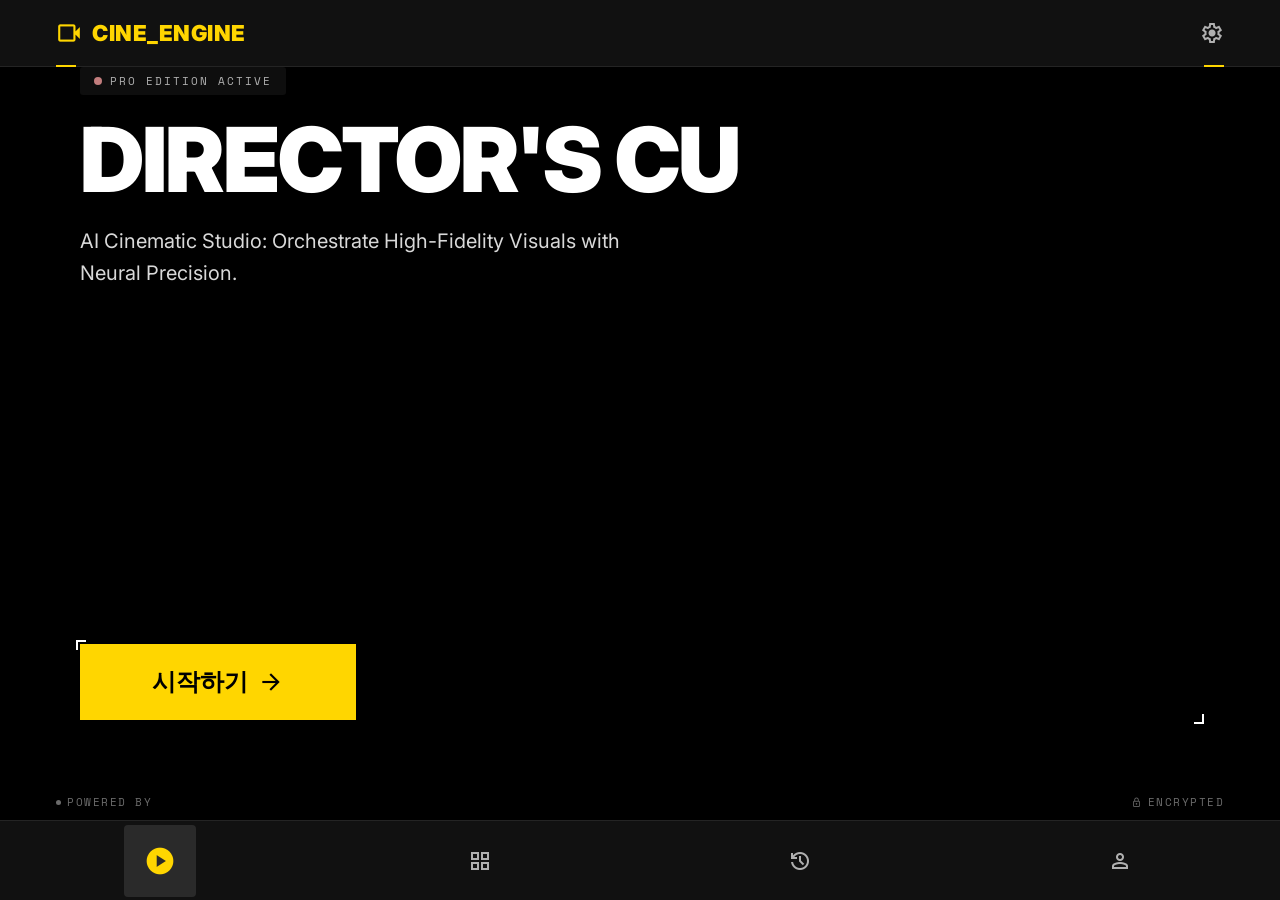
==== commit 36a98ede: "Remove signup section from Panel 2" ====
--- a/index.html
+++ b/index.html
@@ -119,47 +119,6 @@
                     </div>
                 </div>
 
-                <!-- BOTTOM: Signup (remaining space) -->
-                <div class="p2-signup">
-                    <div class="signup-inner">
-                        <div class="signup-left">
-                            <div class="yellow-line"></div>
-                            <h3 class="signup-title">Director's Cut</h3>
-                            <p class="signup-desc">Access the professional suite for high-fidelity production control and archival-grade mastering.</p>
-                        </div>
-                        <div class="signup-right">
-                            <div class="field-group">
-                                <label class="field-label">이메일</label>
-                                <input type="email" class="field-input" placeholder="ENTER_EMAIL_ADDR" id="email-input" />
-                            </div>
-                            <div class="field-group">
-                                <label class="field-label">비밀번호</label>
-                                <input type="password" class="field-input" placeholder="SECURE_KEY_REQUIRED" id="pw-input" />
-                            </div>
-                            <button class="signup-btn" onclick="handleSignup()">회원가입</button>
-                            <p class="ext-auth-label">EXTERNAL AUTHENTICATION</p>
-                            <div class="social-row">
-                                <button class="social-btn" onclick="googleLogin()">
-                                    <svg width="15" height="15" viewBox="0 0 18 18" fill="none">
-                                        <path d="M17.64 9.2c0-.637-.057-1.251-.164-1.84H9v3.481h4.844a4.14 4.14 0 01-1.796 2.716v2.259h2.908c1.702-1.567 2.684-3.875 2.684-6.615z" fill="#4285F4"/>
-                                        <path d="M9 18c2.43 0 4.467-.806 5.956-2.18l-2.908-2.259c-.806.54-1.837.86-3.048.86-2.344 0-4.328-1.584-5.036-3.711H.957v2.332A8.997 8.997 0 009 18z" fill="#34A853"/>
-                                        <path d="M3.964 10.71A5.41 5.41 0 013.682 9c0-.593.102-1.17.282-1.71V4.958H.957A8.996 8.996 0 000 9c0 1.452.348 2.827.957 4.042l3.007-2.332z" fill="#FBBC05"/>
-                                        <path d="M9 3.58c1.321 0 2.508.454 3.44 1.345l2.582-2.58C13.463.891 11.426 0 9 0A8.997 8.997 0 00.957 4.958L3.964 7.29C4.672 5.163 6.656 3.58 9 3.58z" fill="#EA4335"/>
-                                    </svg>
-                                    GOOGLE
-                                </button>
-                                <button class="social-btn" onclick="appleLogin()">
-                                    <svg width="13" height="15" viewBox="0 0 16 18" fill="none">
-                                        <path d="M13.173 9.545c-.02-2.163 1.768-3.204 1.848-3.255-1.007-1.472-2.572-1.674-3.127-1.694-1.333-.136-2.604.79-3.279.79-.675 0-1.71-.773-2.814-.751-1.443.022-2.778.84-3.521 2.127C.685 9.22 1.762 13.53 3.413 15.905c.82 1.174 1.793 2.49 3.072 2.443 1.237-.05 1.706-.793 3.204-.793 1.497 0 1.921.793 3.236.766 1.332-.022 2.17-1.194 2.98-2.375a11.3 11.3 0 001.352-2.74c-.03-.013-2.591-1.001-2.614-3.661zm-2.447-6.726C11.498 1.9 12.09.842 11.93 0c-.979.04-2.165.652-2.866 1.474-.628.72-1.178 1.872-.97 2.973.09.015 1.805-.461 2.632-1.628z" fill="white"/>
-                                    </svg>
-                                    APPLE
-                                </button>
-                            </div>
-                            <p class="protocol-label">PROTOCOL AUTHORIZED SYSTEMS ONLY</p>
-                        </div>
-                    </div>
-                </div>
-
             </div>
         </div>
 
--- a/styles.css
+++ b/styles.css
@@ -21,7 +21,7 @@
 
 .app-container {
     position: relative;
-    width: 100vw;
+    width: 100%;
     height: 100vh;
     overflow: hidden;
 }
@@ -135,11 +135,14 @@
 }
 
 .btn-container { position: relative; display: inline-block; }
-.btn-corner-tl, .btn-corner-br {
+.btn-corner-tl,
+.btn-corner-br {
     position: absolute;
-    width: 12px; height: 12px;
+    width: 10px;
+    height: 10px;
     z-index: 10;
     pointer-events: none;
+    transition: transform 0.3s cubic-bezier(0.175, 0.885, 0.32, 1.275);
 }
 .btn-corner-tl { top: -4px; left: -4px; border-top: 2px solid white; border-left: 2px solid white; }
 .btn-corner-br { bottom: -4px; right: -4px; border-bottom: 2px solid white; border-right: 2px solid white; }
@@ -618,3 +621,288 @@
 .progress-bar-bg { width: 100%; height: 3px; background: var(--border); border-radius: 2px; overflow: hidden; }
 .progress-bar-fill { height: 100%; width: 0%; background: var(--yellow); border-radius: 2px; transition: width 0.3s ease; }
 .progress-label { font-family: 'Space Mono', monospace; font-size: 11px; color: var(--yellow); letter-spacing: 2px; }
+
+/* Dashboard Specific Styles */
+.dashboard-bg {
+    background: linear-gradient(to bottom, rgba(0,0,0,0.9), rgba(0,0,0,0.85)),
+                url('https://images.unsplash.com/photo-1514565131-fce0801e5785?q=80&w=1080&auto=format&fit=crop') center/cover;
+}
+
+.dashboard-content {
+    justify-content: flex-start;
+    padding-top: 40px;
+    align-items: stretch;
+    overflow-y: auto;
+}
+
+.header-center {
+    flex: 1;
+    display: flex;
+    justify-content: center;
+    padding: 0 20px;
+}
+
+.search-bar {
+    background: rgba(255, 255, 255, 0.05);
+    padding: 8px 16px;
+    border-radius: 20px;
+    display: flex;
+    align-items: center;
+    gap: 10px;
+    font-size: 11px;
+    color: var(--text-grey);
+    letter-spacing: 1px;
+    width: 100%;
+    max-width: 300px;
+}
+
+.section-header {
+    display: flex;
+    justify-content: space-between;
+    align-items: center;
+    margin-bottom: 24px;
+}
+
+.section-title {
+    font-size: 14px;
+    font-weight: 700;
+    letter-spacing: 2px;
+    color: var(--text-white);
+}
+
+.pro-tag {
+    background-color: var(--primary-yellow);
+    color: #000;
+    font-size: 10px;
+    font-weight: 900;
+    padding: 2px 6px;
+    border-radius: 2px;
+}
+
+.project-grid {
+    display: grid;
+    grid-template-columns: repeat(2, 1fr);
+    gap: 16px;
+}
+
+.project-card {
+    background: rgba(255, 255, 255, 0.03);
+    border-radius: 8px;
+    overflow: hidden;
+    transition: transform 0.2s ease;
+    cursor: pointer;
+}
+
+.project-card:hover {
+    transform: translateY(-4px);
+    background: rgba(255, 255, 255, 0.06);
+}
+
+.card-thumb {
+    height: 100px;
+    background-size: cover;
+    background-position: center;
+    position: relative;
+    display: flex;
+    justify-content: center;
+    align-items: center;
+}
+
+.card-overlay {
+    position: absolute;
+    inset: 0;
+    background: rgba(255, 214, 0, 0.3);
+    display: flex;
+    justify-content: center;
+    align-items: center;
+    opacity: 0;
+    transition: opacity 0.2s ease;
+}
+
+.project-card.active .card-overlay {
+    opacity: 1;
+}
+
+.card-info {
+    padding: 12px;
+}
+
+.card-info h3 {
+    font-size: 12px;
+    font-weight: 700;
+    margin-bottom: 4px;
+}
+
+.card-info p {
+    font-size: 10px;
+    color: var(--text-dark-grey);
+}
+
+.new-project .card-thumb {
+    border: 1px dashed var(--text-dark-grey);
+}
+
+.new-project span {
+    color: var(--text-dark-grey);
+    font-size: 32px;
+}
+
+/* ══════════════════════════════
+   RESPONSIVE — Tablet (768px+)
+══════════════════════════════ */
+@media (min-width: 768px) {
+    /* Nav */
+    .top-nav { padding: 18px 40px; }
+    .top-nav::before { left: 40px; }
+    .top-nav::after  { right: 40px; }
+    .logo-text { font-size: 20px; }
+
+    /* Panel 1 — fill the screen */
+    .p1-content { padding: 0 48px 48px; gap: 16px; }
+    .p1-title { font-size: clamp(52px, 8vw, 72px); }
+    .p1-subtitle { font-size: 18px; max-width: 480px; }
+    .start-btn { padding: 20px 60px; font-size: 22px; }
+
+    /* Status Bar */
+    .status-bar { padding: 0 40px; font-size: 11px; }
+
+    /* Bottom Nav */
+    .bottom-nav { height: 72px; }
+    .nav-item { width: 64px; height: 64px; }
+
+    /* Panel 2 */
+    .p2-gallery { padding: 24px 36px 16px; }
+    .reel-grid { gap: 12px; }
+    .reel-thumb { border-radius: 4px; }
+    .signup-left { padding: 28px; }
+    .signup-right { padding: 28px; }
+    .signup-title { font-size: 24px; }
+
+    /* Scrollable panels */
+    .p-scroll { padding: 36px 40px 44px; gap: 24px; }
+    .panel-title { font-size: 34px; }
+    .panel-desc { font-size: 15px; }
+
+    /* Spec Grid */
+    .spec-grid { gap: 14px; }
+    .spec-card { padding: 16px; }
+
+    /* Mood / LUT */
+    .mood-card { height: 80px; }
+    .lut-card { height: 72px; }
+
+    /* Dashboard */
+    .dashboard-content { padding-top: 48px; }
+    .project-grid { gap: 20px; }
+    .card-thumb { height: 140px; }
+    .card-info { padding: 16px; }
+    .card-info h3 { font-size: 14px; }
+    .search-bar { max-width: 400px; }
+}
+
+/* ══════════════════════════════
+   RESPONSIVE — Desktop / MacBook (1024px+)
+══════════════════════════════ */
+@media (min-width: 1024px) {
+    /* Nav */
+    .top-nav { padding: 20px 56px; }
+    .top-nav::before { left: 56px; }
+    .top-nav::after  { right: 56px; }
+    .logo-text { font-size: 22px; }
+    .logo-icon { font-size: 26px; }
+
+    /* Panel 1 — full-width cinematic */
+    .p1-content { padding: 0 80px 64px; gap: 20px; }
+    .p1-title { font-size: clamp(72px, 7vw, 96px); letter-spacing: -2px; }
+    .p1-subtitle { font-size: 20px; max-width: 560px; line-height: 1.6; }
+    .start-btn { padding: 22px 72px; font-size: 24px; }
+    .btn-arrow { font-size: 26px; }
+
+    /* Status Bar */
+    .status-bar { padding: 0 56px; height: 36px; font-size: 11px; }
+
+    /* Bottom Nav */
+    .bottom-nav { height: 80px; }
+    .nav-item { width: 72px; height: 72px; }
+    .play-fill { font-size: 32px; }
+
+    /* Panel 2 */
+    .p2-gallery { padding: 32px 56px 20px; }
+    .archive-title { font-size: 22px; }
+    .reel-grid { gap: 16px; }
+    .reel-thumb { border-radius: 6px; }
+    .reel-badge { font-size: 9px; padding: 3px 8px; }
+    .reel-name-sm { font-size: 10px; }
+    .signup-left { padding: 36px; }
+    .signup-right { padding: 36px; gap: 16px; }
+    .signup-title { font-size: 28px; }
+    .signup-desc { font-size: 13px; }
+    .signup-btn { padding: 14px; font-size: 16px; }
+
+    /* Scrollable panels */
+    .p-scroll { padding: 48px 64px 56px; gap: 28px; }
+    .panel-title { font-size: 40px; }
+    .panel-desc { font-size: 16px; max-width: 640px; }
+
+    /* Form elements */
+    .chip { padding: 8px 18px; font-size: 13px; }
+    .ce-textarea { padding: 14px 18px; font-size: 14px; }
+    .ce-label { font-size: 11px; }
+    .full-btn { padding: 16px 28px; font-size: 17px; max-width: 480px; }
+
+    /* Spec Grid */
+    .spec-grid { gap: 16px; }
+    .spec-card { padding: 20px; }
+    .spec-title { font-size: 12px; }
+
+    /* Mood / LUT */
+    .mood-grid { gap: 12px; }
+    .mood-card { height: 100px; border-radius: 6px; }
+    .lut-grid { gap: 12px; }
+    .lut-card { height: 88px; border-radius: 6px; }
+
+    /* AI Card */
+    .ai-card { padding: 24px; border-radius: 8px; max-width: 640px; }
+    .metric-val { font-size: 32px; }
+
+    /* Dashboard */
+    .dashboard-content { padding: 56px 64px 32px; }
+    .project-grid { grid-template-columns: repeat(3, 1fr); gap: 24px; }
+    .card-thumb { height: 180px; }
+    .card-info { padding: 20px; }
+    .card-info h3 { font-size: 16px; }
+    .card-info p { font-size: 12px; }
+    .search-bar { max-width: 480px; font-size: 12px; }
+    .section-title { font-size: 16px; }
+
+    /* Slider rows */
+    .slider-row { max-width: 480px; }
+    .scene-list { max-width: 480px; }
+    .color-controls { max-width: 520px; }
+    .export-specs { max-width: 520px; }
+}
+
+/* ══════════════════════════════
+   RESPONSIVE — Large Desktop (1440px+)
+══════════════════════════════ */
+@media (min-width: 1440px) {
+    .top-nav { padding: 20px 80px; }
+    .top-nav::before { left: 80px; }
+    .top-nav::after  { right: 80px; }
+
+    .p1-content { padding: 0 120px 80px; }
+    .p1-title { font-size: clamp(88px, 6vw, 120px); }
+    .p1-subtitle { font-size: 22px; max-width: 640px; }
+
+    .p-scroll { padding: 56px 96px 64px; }
+    .panel-title { font-size: 48px; }
+    .panel-desc { font-size: 18px; }
+
+    .dashboard-content { padding: 64px 96px 40px; }
+    .project-grid { grid-template-columns: repeat(4, 1fr); gap: 28px; }
+    .card-thumb { height: 200px; }
+
+    .status-bar { padding: 0 80px; }
+    .bottom-nav { height: 84px; }
+}
+
